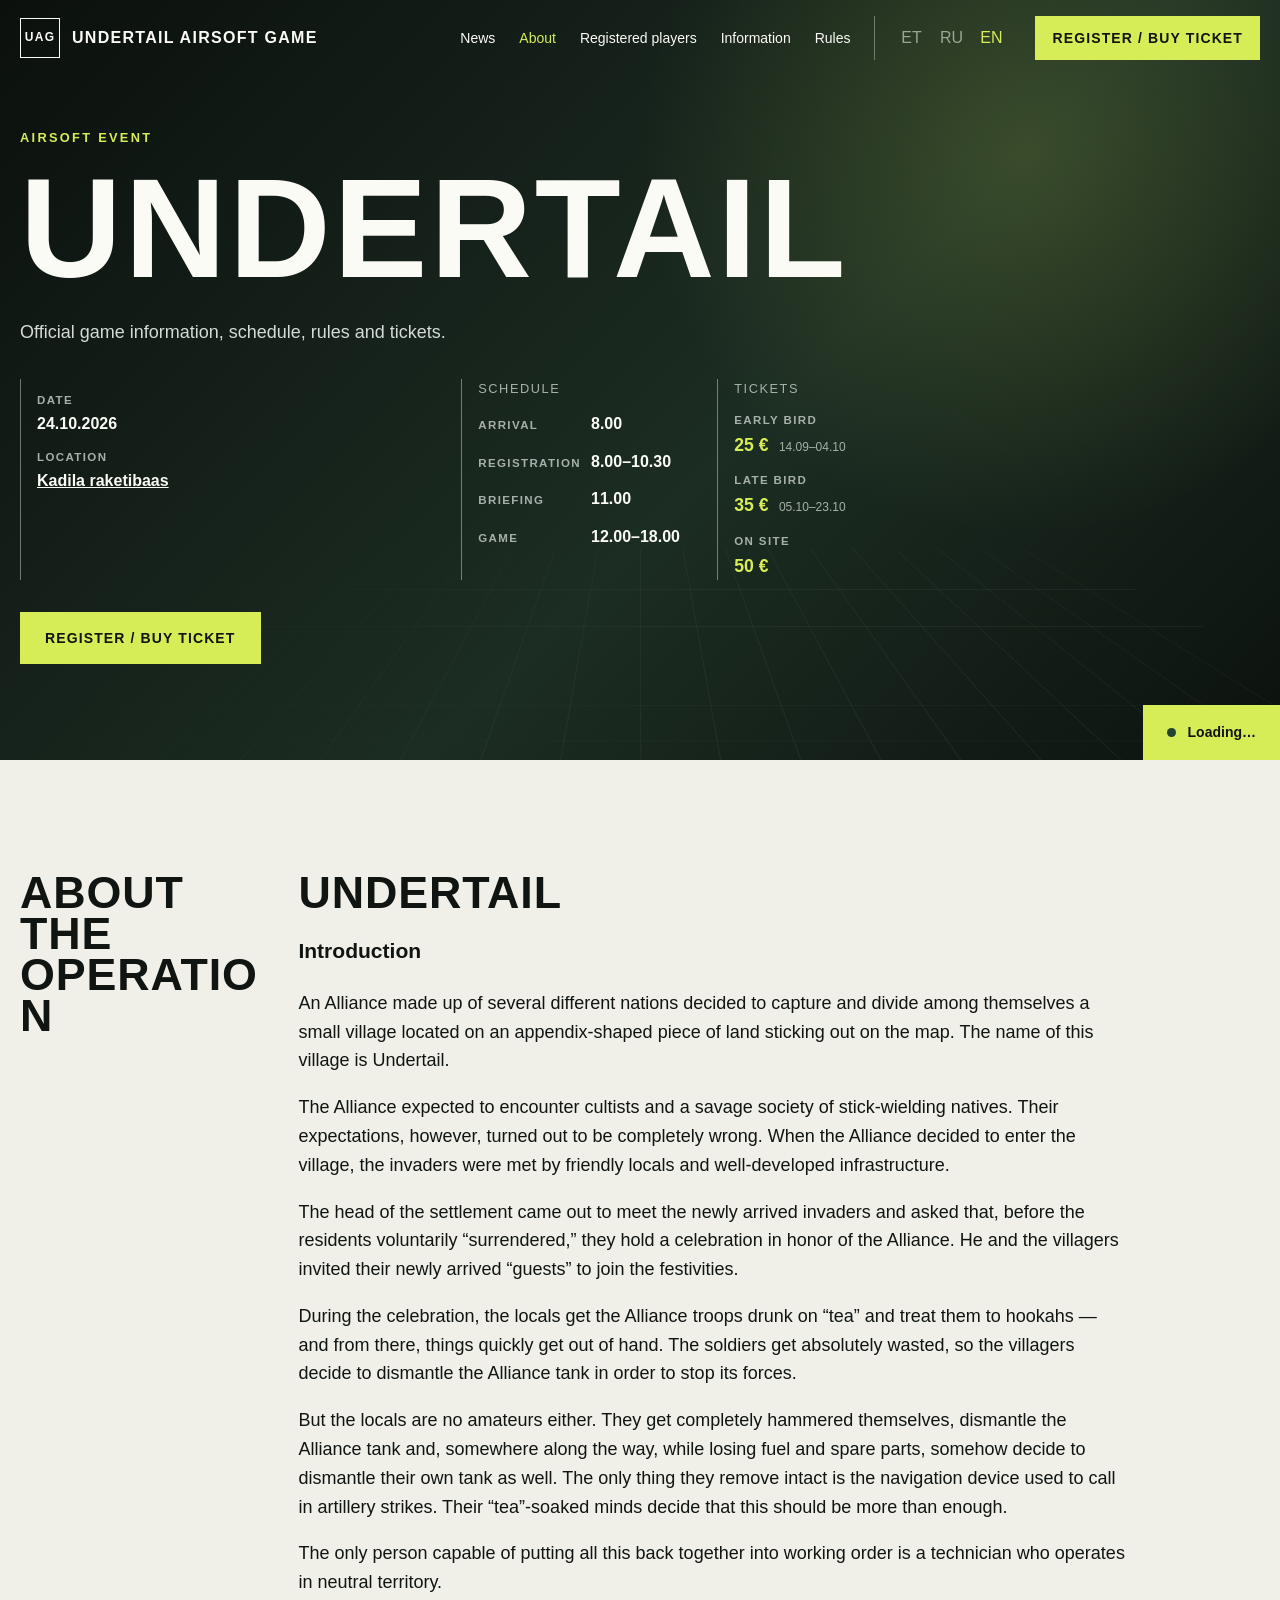
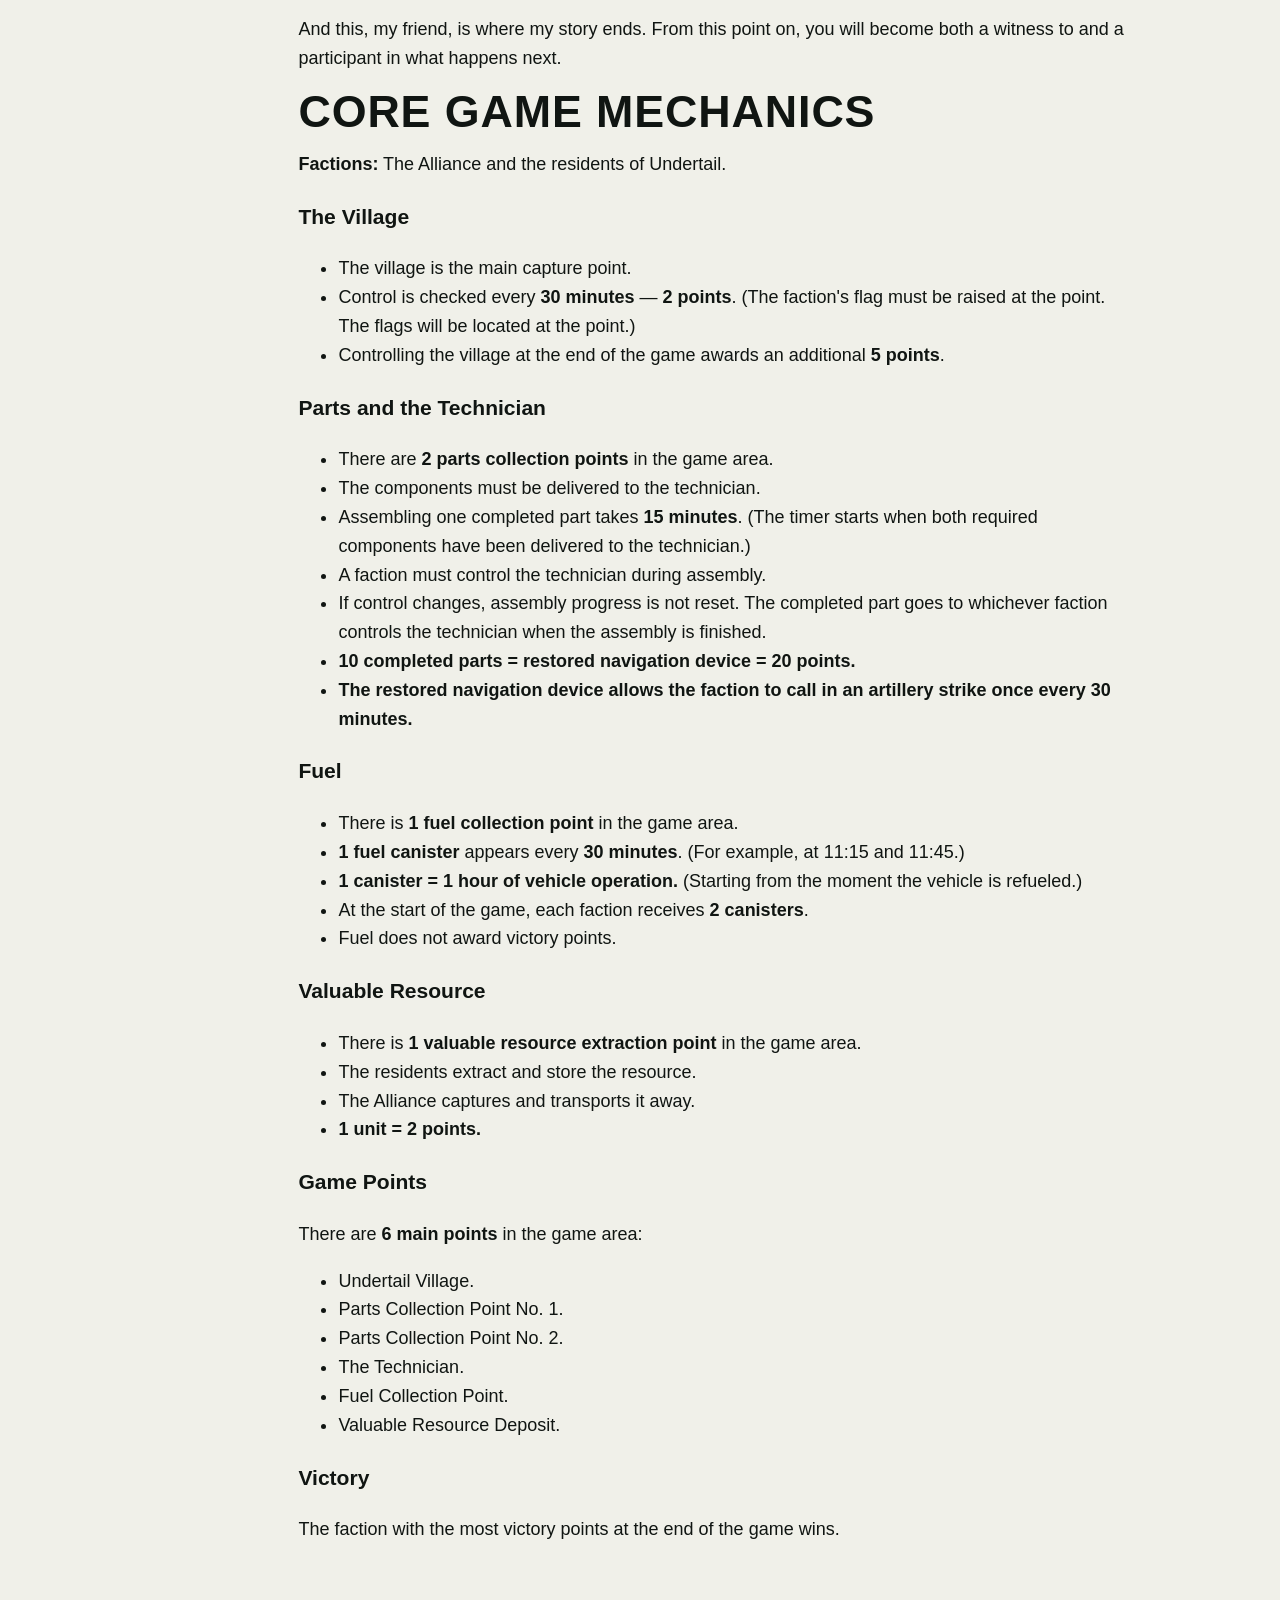
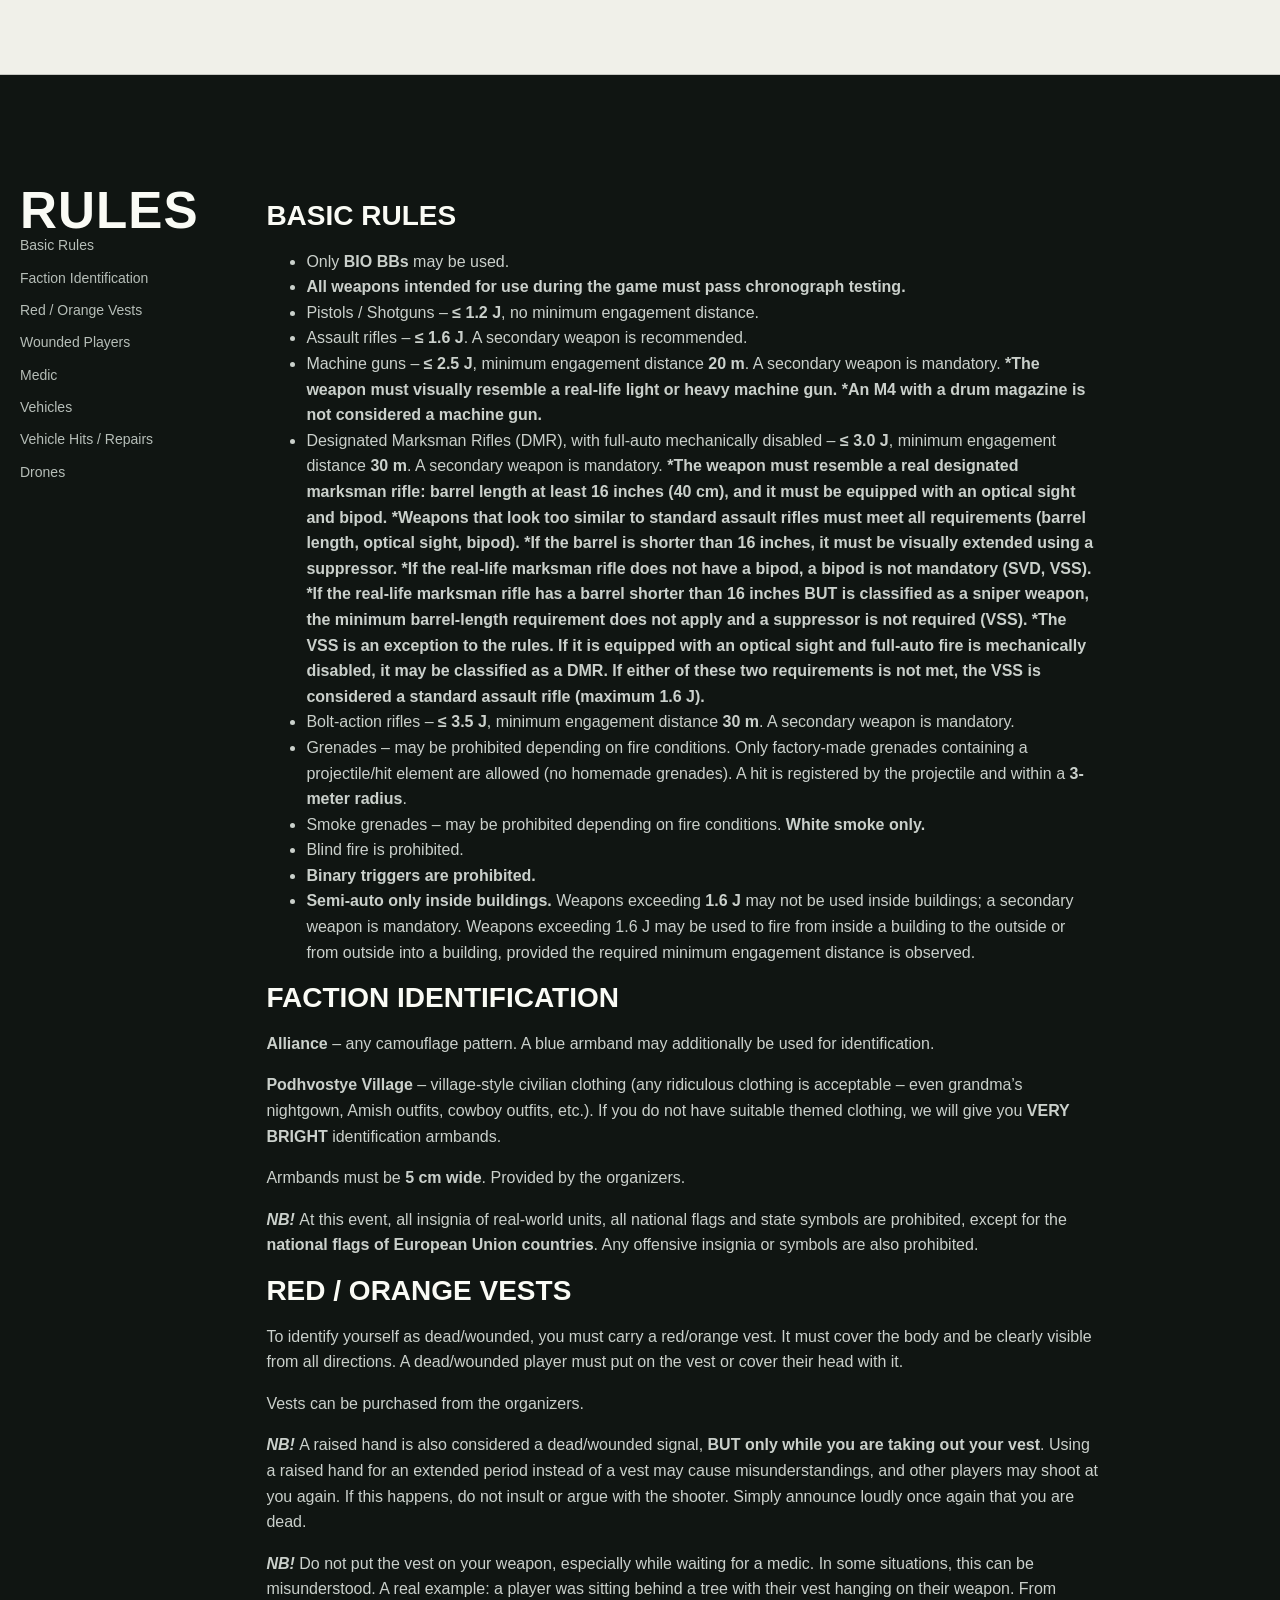
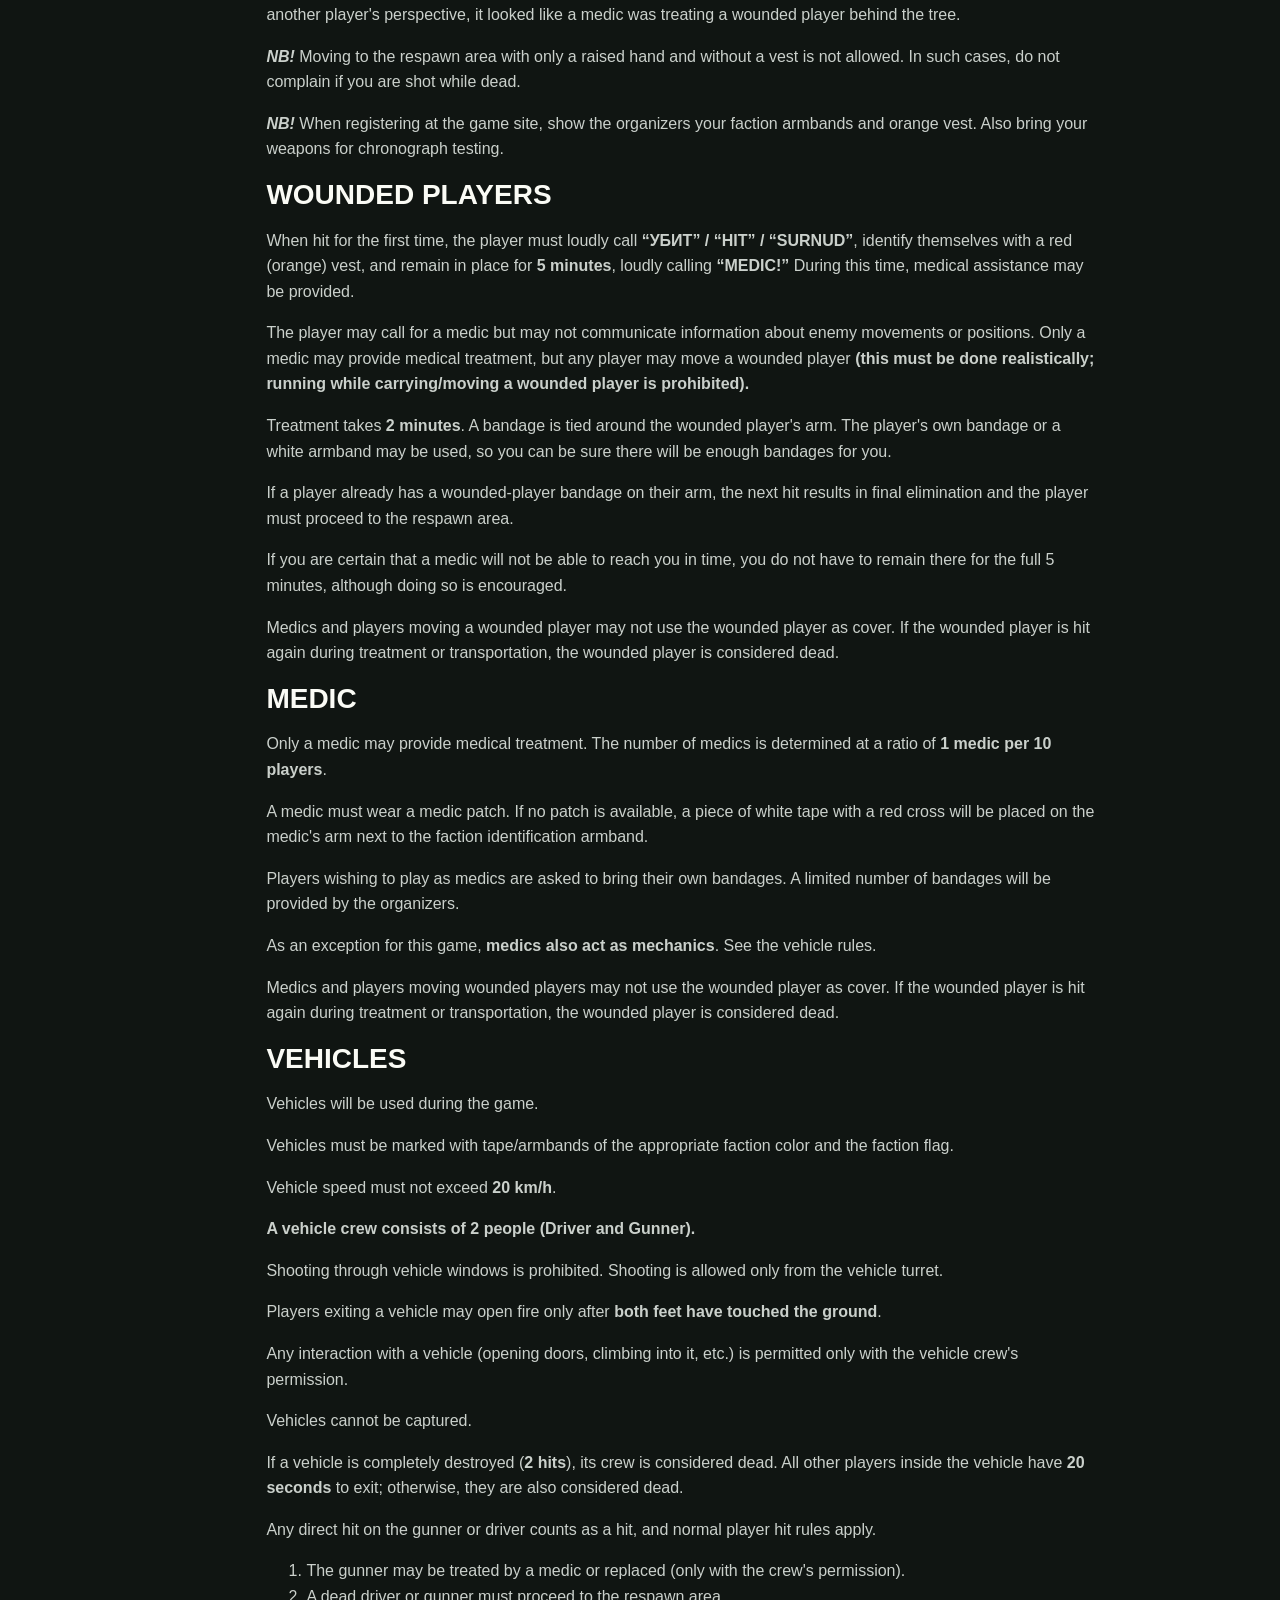
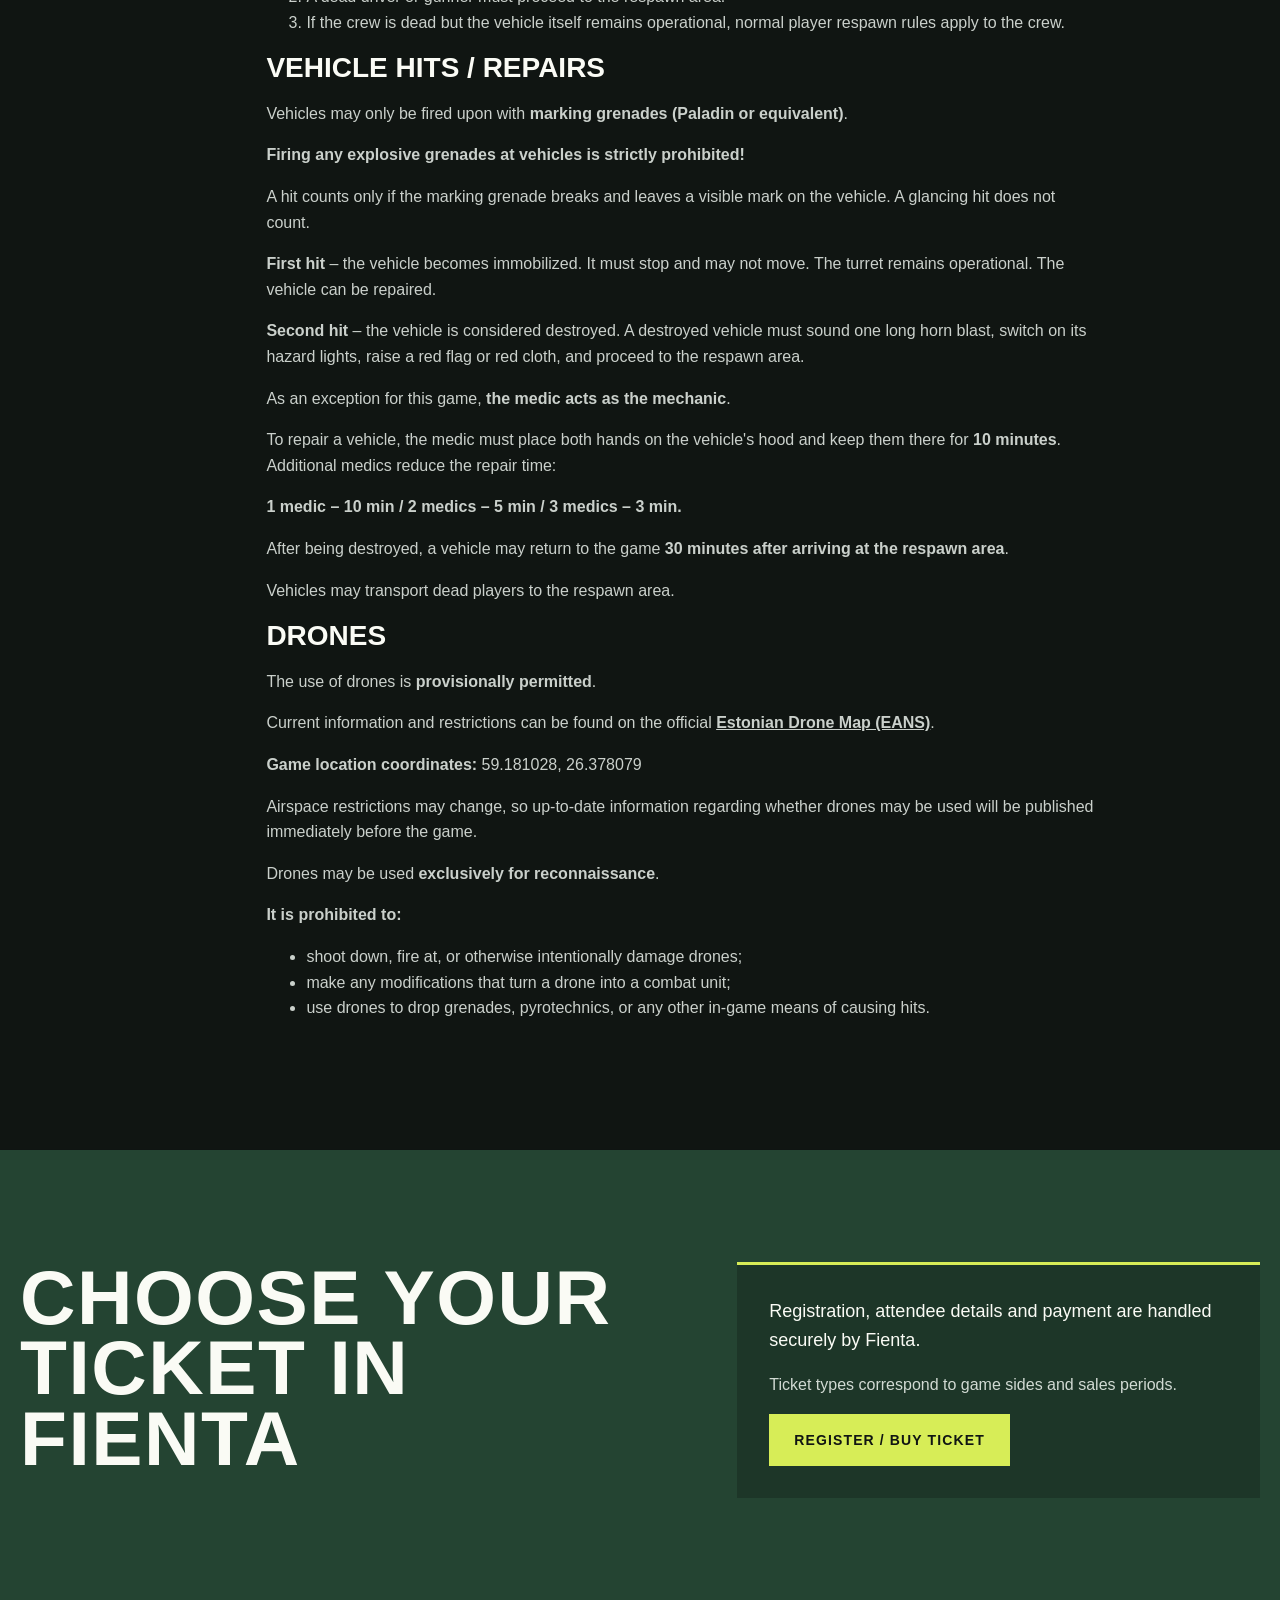
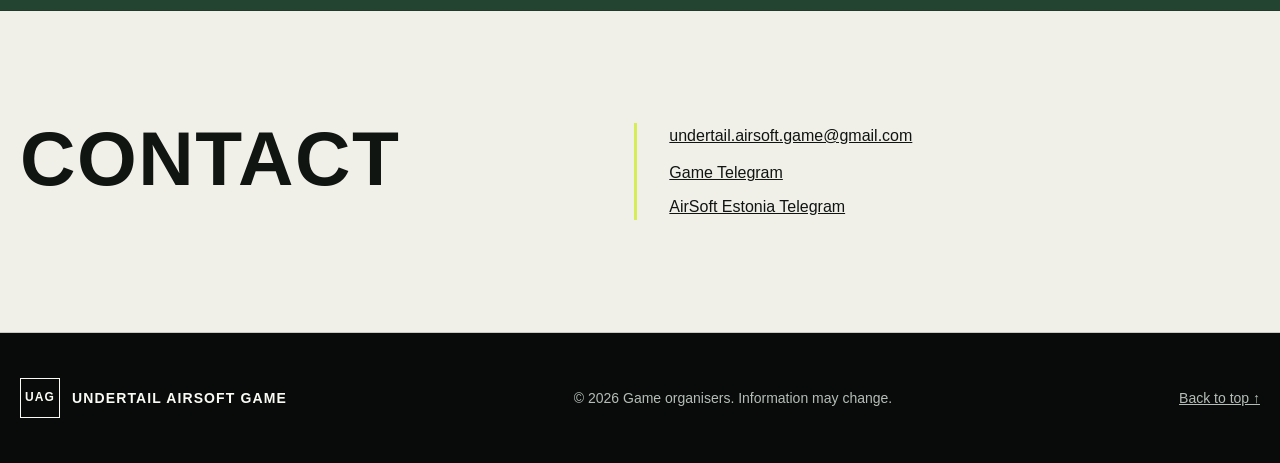
==== index.html @ 927f079e "Add files via upload" ====
<!doctype html>
<html lang="et">
  <head>
    <meta charset="utf-8">
    <meta name="viewport" content="width=device-width, initial-scale=1">
    <meta name="description" content="Airsoft game information, rules, schedule and Fienta ticket registration.">
    <meta property="og:title" content="Undertale">
    <meta property="og:description" content="Official information and registration for the game.">
    <meta property="og:type" content="website">
    <title>Undertale - Airsoft Game</title>
    <link rel="stylesheet" href="assets/css/main.css?v=0.4.0">
    <script>
      window.fientaAvailabilityState = {
        received: false,
        value: null,
      };
      window.fientaSettings = {
        link_selector: 'a[data-fienta-status-source]',
        onTicketsAvailableReady(element, count) {
          window.fientaAvailabilityState = {
            received: true,
            value: count,
          };
          window.dispatchEvent(new CustomEvent('fienta:tickets-available', {
            detail: count,
          }));
        },
      };
    </script>
    <script defer src="https://fienta.com/embed.js"></script>
    <script type="module" src="assets/js/app.js?v=0.4.0"></script>
  </head>
  <body>
    <a class="skip-link" href="#main">Skip to content</a>

    <header class="site-header" data-header>
      <a class="brand" href="#top" aria-label="Undertail Airsoft Game home">
        <span class="brand-mark" aria-hidden="true">UAG</span>
        <span data-i18n="brand">Undertail Airsoft Game</span>
      </a>

      <button class="menu-toggle" type="button" aria-expanded="false" aria-controls="main-navigation" data-menu-toggle>
        <span aria-hidden="true"></span>
        <span aria-hidden="true"></span>
        <span aria-hidden="true"></span>
        <span class="sr-only" data-i18n="menu">Menu</span>
      </button>

      <nav id="main-navigation" class="navigation" aria-label="Main navigation" data-navigation>
        <a href="#news" data-navigation-target="#news" data-news-navigation data-i18n="navNews">News</a>
        <a href="#about" data-navigation-target="#about" data-i18n="navAbout">About</a>
        <a href="#registered" data-navigation-target="#registered" data-registered-navigation data-i18n="navRegistered">Registered players</a>
        <a href="#information" data-navigation-target="#information" data-i18n="navInformation">Information</a>
        <a href="#rules" data-navigation-target="#rules" data-i18n="navRules">Rules</a>
        <div class="language-switcher" aria-label="Language">
          <button type="button" data-language="et">ET</button>
          <button type="button" data-language="ru">RU</button>
          <button type="button" data-language="en">EN</button>
        </div>
        <a class="button button-small fienta-link" href="https://fienta.com/et/proov-68644" target="_blank" rel="noopener noreferrer" data-fienta-link data-i18n="buyTicket">Register / Buy Ticket</a>
      </nav>
    </header>

    <main id="main">
      <section class="hero" id="top">
        <div class="hero-grid" aria-hidden="true"></div>
        <div class="shell hero-content">
          <p class="eyebrow" data-i18n="eventType">Airsoft event</p>
          <h1 data-game="name">GAME NAME</h1>
          <p class="hero-subtitle" data-i18n="heroSubtitle" data-i18n-hide-empty>SABAHÄNNA</p>
          <p class="hero-summary" data-i18n="heroSummary">Official game information, schedule, rules and tickets.</p>
          <dl class="hero-facts" id="information">
            <div class="hero-fact-column hero-event-details">
              <dt class="sr-only" data-i18n="informationLabel">Information</dt>
              <dd>
                <dl class="hero-fact-list">
                  <div>
                    <dt data-i18n="dateLabel">Date</dt>
                    <dd data-game="date">To be announced</dd>
                  </div>
                  <div>
                    <dt data-i18n="locationLabel">Location</dt>
                    <dd><a data-game="location" data-map-link href="https://maps.app.goo.gl/6uLXVncmYRrDBbps5" target="_blank" rel="noopener noreferrer">Kadila raketibaas</a></dd>
                  </div>
                </dl>
              </dd>
            </div>
            <div class="hero-fact-column">
              <dt data-i18n="scheduleLabel">Schedule</dt>
              <dd>
                <dl class="hero-fact-list schedule-list">
                  <div>
                    <dt data-i18n="arrivalTimeLabel">Arrival</dt>
                    <dd data-game-time="arrival">8.00</dd>
                  </div>
                  <div>
                    <dt data-i18n="registrationTimeLabel">Registration</dt>
                    <dd data-game-time="registration">8.00–10.30</dd>
                  </div>
                  <div>
                    <dt data-i18n="briefingTimeLabel">Briefing</dt>
                    <dd data-game-time="briefing">11.00</dd>
                  </div>
                  <div>
                    <dt data-i18n="gameTimeLabel">Game</dt>
                    <dd data-game-time="game">12.00–18.00</dd>
                  </div>
                </dl>
              </dd>
            </div>
            <div class="hero-fact-column">
              <dt data-i18n="ticketWavesLabel">Tickets</dt>
              <dd>
                <dl class="hero-fact-list ticket-wave-list">
                  <div data-ticket-wave="earlyBird">
                    <dt data-i18n="earlyBirdLabel">Early Bird</dt>
                    <dd><strong data-ticket-wave-price>25 €</strong><span data-ticket-wave-dates>14.09–04.10</span></dd>
                  </div>
                  <div data-ticket-wave="lateBird">
                    <dt data-i18n="lateBirdLabel">Late Bird</dt>
                    <dd><strong data-ticket-wave-price>35 €</strong><span data-ticket-wave-dates>05.10–23.10</span></dd>
                  </div>
                  <div data-ticket-wave="onSite">
                    <dt data-i18n="onSiteLabel">On site</dt>
                    <dd><strong data-ticket-wave-price>50 €</strong><span data-ticket-wave-dates></span></dd>
                  </div>
                </dl>
              </dd>
            </div>
          </dl>
          <a class="button fienta-link" href="https://fienta.com/et/proov-68644" target="_blank" rel="noopener noreferrer" data-fienta-link data-i18n="buyTicket">Register / buy ticket</a>
        </div>
        <div class="hero-status">
          <span class="status-dot" aria-hidden="true"></span>
          <span data-ticket-status data-i18n="ticketStatusLoading" aria-busy="true">Loading…</span>
        </div>
      </section>

      <div class="mobile-content-switch shell" data-mobile-content-switch aria-label="Content">
        <button type="button" data-content-mode="news" data-i18n="navNews">News</button>
        <button type="button" data-content-mode="details" data-i18n="navAbout">About</button>
        <button type="button" data-content-mode="registered" data-i18n="navRegistered">Registered players</button>
      </div>

      <section class="section news-section" id="news" data-content-mode-panel="news" hidden>
        <div class="shell split-layout news-layout">
          <div>
            <h2 data-i18n="newsTitle">News</h2>
          </div>
          <div class="prose" data-local-content="news" aria-live="polite">
            <!-- LOCAL_NEWS_ET_START -->
            <h3>22.09.2026 Reeglite muudatused</h3>
            <p>Kallid sõbrad!</p>
            <p>Oleme teinud reeglitesse mõned väikesed täiendused, mis puudutavad <strong>droonide kasutamist</strong>.</p>
            <p>Droonide kasutamine on esialgu lubatud.</p>
            <p>Kehtivat infot ja piiranguid saab vaadata ametlikult <strong>Estonian Drone Map (EANS)</strong> lehelt.</p>
            <p>
            <strong>Mängukoha koordinaadid:</strong> 59.181028, 26.378079</p>
            <p>Õhuruumi kasutamise piirangud võivad muutuda, seetõttu avaldatakse ajakohane info droonide kasutamise võimaluse kohta vahetult enne mängu.</p>
            <p>Droone on lubatud kasutada <strong>ainult luureks</strong>.</p>
            <p>
            <strong>Keelatud on:</strong>
            </p>
            <ul>
            <li>droone alla tulistada, nende pihta tulistada või neid muul viisil tahtlikult kahjustada;</li>
            <li>teha droonidele muudatusi, mis muudavad need lahinguvahendiks;</li>
            <li>kasutada droone granaatide, pürotehnika või muude mängus kasutatavate tabamisvahendite heitmiseks.</li>
            </ul>
            <!-- LOCAL_NEWS_ET_END -->
          </div>
        </div>
      </section>

      <section class="section registered-section" id="registered" data-content-mode-panel="registered" hidden>
        <div class="shell registered-layout">
          <div>
            <h2 data-i18n="registeredTitle">Registered players</h2>
          </div>
          <div data-registered-content aria-live="polite">
            <p class="empty-state" data-i18n="registeredColumnsPending">The public list will appear after its columns are approved.</p>
          </div>
        </div>
      </section>

      <section class="section" id="about" data-content-mode-panel="details">
        <div class="shell split-layout about-layout">
          <div>
            <h2 data-i18n="aboutTitle">About the operation</h2>
          </div>
          <div class="prose" data-remote-content="description" aria-live="polite">
            <!-- LOCAL_DESCRIPTION_ET_START -->
            <h2>
            <strong>Undertail</strong>
            </h2>
            <h3>
            <strong>Sissejuhatus</strong>
            </h3>
            <p>Erinevatest riikidest koosnev Allianss otsustas vallutada ja omavahel ära jagada kaardil pimesoole moodi väljaulatuval alal asuva väikese küla. Selle küla nimi on Sabahänna (Undertail).</p>
            <p>Allianss ootas eest leidvat sektante ja keppidega relvastatud metsikut pärismaalaste ühiskonda. Kuid nende ootused osutusid täiesti ekslikuks: kui Allianss otsustas külasse siseneda, kohtasid vallutajad sõbralikke kohalikke elanikke ja hästi arenenud infrastruktuuri.</p>
            <p>Saabunud vallutajatele tuli vastu asula juht, kes palus enne seda, kui elanikud vabatahtlikult „alla annavad“, korraldada Alliansi auks pidu, kuhu tema ja külaelanikud kutsusid äsja saabunud „külalised“.</p>
            <p>Peol joodavad kohalikud Alliansi väed „teega“ täis ja kostitavad neid vesipiipudega — ning sealt läheb kõik allamäge. Sõjamehed tõmbavad end nii täis kui sead, mistõttu külaelanikud lähevad Alliansi tanki lahti võtma, et selle vägesid peatada.</p>
            <p>Kuid ka kohalikud ei jää maha — nad joovad end samuti täiesti täis, võtavad Alliansi tanki juppideks ning selle käigus, kaotades kütust ja varuosi, võtavad mingil põhjusel lahti ka omaenda tanki. Alles jäetakse ainult navigatsiooniseade, mis võimaldab suunata suurtükiväe tulelööke. „Teest“ läbi imbunud teadvus ütles asjaosalistele, et sellest täiesti piisab.</p>
            <p>Kõik selle uuesti töökorda kokku panna suudab ainult tehnik, kes tegutseb neutraalsel territooriumil.</p>
            <p>Siin lõpeb minu lugu, sõber. Edasiste sündmuste tunnistajaks ja osaliseks saad juba sina.</p>
            <h2>
            <strong>Peamised mängumehaanikad</strong>
            </h2>
            <p>
            <strong>Pooled:</strong> Allianss ja Sabahänna (Undertail) elanikud.</p>
            <h3>
            <strong>Küla</strong>
            </h3>
            <ul>
            <li>Küla on peamine vallutuspunkt.</li>
            <li>Kontrolli kontrollitakse iga <strong>30 minuti</strong> järel — <strong>2 punkti</strong>. (Punktis peab olema üles pandud poole lipp. Lipud asuvad punktis.)</li>
            <li>Küla kontrollimine mängu lõppemise hetkel annab lisaks <strong>5 punkti</strong>.</li>
            </ul>
            <h3>
            <strong>Detailid ja tehnik</strong>
            </h3>
            <ul>
            <li>Mängualal asub <strong>2 detailide hankimise punkti</strong>.</li>
            <li>Komponendid tuleb toimetada tehnikule.</li>
            <li>Ühe valmis detaili kokkupanek võtab <strong>15 minutit</strong>. (Aega hakatakse arvestama hetkest, mil mõlemad detailid on tehnikule toimetatud.)</li>
            <li>Pool peab kokkupaneku ajal tehnikut kontrollima.</li>
            <li>Kontrolli vahetumisel kokkupaneku progress ei nullitu. Detaili saab pool, kes kontrollib tehnikut kokkupaneku lõppemise hetkel.</li>
            <li>
            <strong>10 valmis detaili = taastatud navigatsiooniseade = 20 punkti.</strong>
            </li>
            <li>
            <strong>Taastatud navigatsiooniseade võimaldab tellida suurtükiväe tulelöögi üks kord iga 30 minuti järel.</strong>
            </li>
            </ul>
            <h3>
            <strong>Kütus</strong>
            </h3>
            <ul>
            <li>Mängualal asub <strong>1 kütuse hankimise punkt</strong>.</li>
            <li>Iga <strong>30 minuti</strong> järel ilmub sinna 1 kanister. (Näiteks kell 11:15 ja 11:45.)</li>
            <li>
            <strong>1 kanister = 1 tund sõiduki tööaega.</strong> (Alates tankimise hetkest.)</li>
            <li>Mängu alguses saab kumbki pool <strong>2 kanistrit</strong>.</li>
            <li>Kütus võidupunkte ei anna.</li>
            </ul>
            <h3>
            <strong>Väärtuslik maavara</strong>
            </h3>
            <ul>
            <li>Mängualal asub <strong>1 väärtusliku maavara kaevandamise punkt</strong>.</li>
            <li>Elanikud kaevandavad ja säilitavad maavara.</li>
            <li>Allianss vallutab selle ja veab ära.</li>
            <li>
            <strong>1 ühik = 2 punkti.</strong>
            </li>
            </ul>
            <h3>
            <strong>Mängupunktid</strong>
            </h3>
            <p>Mängualal on kokku <strong>6 peamist punkti</strong>:</p>
            <ul>
            <li>Sabahänna (Undertail) küla.</li>
            <li>Detailide punkt nr 1.</li>
            <li>Detailide punkt nr 2.</li>
            <li>Tehnik.</li>
            <li>Kütusepunkt.</li>
            <li>Väärtusliku maavara leiukoht.</li>
            </ul>
            <h3>
            <strong>Võit</strong>
            </h3>
            <p>Võidab pool, kellel on mängu lõpuks kõige rohkem võidupunkte.</p>
            <!-- LOCAL_DESCRIPTION_ET_END -->
          </div>
        </div>
      </section>

      <section class="section rules-section" id="rules" data-content-mode-panel="details">
        <div class="shell rules-layout">
          <aside>
            <h2 data-i18n="rulesTitle">Rules</h2>
            <nav class="rules-toc" data-rules-toc aria-label="Rules contents"></nav>
          </aside>
          <div class="rules-content" data-remote-content="rules" aria-live="polite">
            <!-- LOCAL_RULES_ET_START -->
            <h3>
            <strong>Põhireeglid</strong>
            </h3>
            <ul>
            <li>Kasutada võib ainult <strong>BIO-kuule</strong>.</li>
            <li>
            <strong>Kõik relvad, mida plaanitakse mängul kasutada, peavad läbima kronograafikontrolli.</strong>
            </li>
            <li>Püstolid / haavlipüssid – <strong>≤ 1,2 J</strong>, minimaalset laskekaugust ei ole.</li>
            <li>Automaadid (ründerelvad) – <strong>≤ 1,6 J</strong>. Sekundaarrelv on soovitatav.</li>
            <li>Kuulipildujad – <strong>≤ 2,5 J</strong>, minimaalne laskekaugus <strong>20 m</strong>. Sekundaarrelv on kohustuslik.<strong>*Relv peab väliselt sarnanema reaalselt eksisteeriva kerge- või raskekuulipildujaga.*M4 trummelsalvega ei ole kuulipilduja.</strong>
            </li>
            <li>Marksman-relvad (DMR), mille automaattuli on mehaaniliselt välja lülitatud – <strong>≤ 3,0 J</strong>, minimaalne laskekaugus <strong>30 m</strong>. Sekundaarrelv on kohustuslik.<strong>*Relv peab välja nägema nagu reaalne marksman-relv: raua pikkus vähemalt 16 tolli (40 cm), paigaldatud peab olema optiline sihik ja harkjalg.*Relvad, mis sarnanevad liiga palju tavaliste ründerelvadega, peavad vastama kõigile nõuetele (raua pikkus, optiline sihik, harkjalg).*Kui raua pikkus on alla 16 tolli, tuleb seda visuaalselt pikendada summuti abil.*Kui reaalsel marksman-relval ei ole harkjalga, ei ole harkjalg kohustuslik (SVD, VSS).*Kui reaalse marksman-relva raua pikkus on alla 16 tolli, KUID seda klassifitseeritakse snaiprirelvana, ei kohaldata minimaalse rauapikkuse nõuet ja summutit ei ole vaja (VSS).*VSS on erand. Kui sellele on paigaldatud optiline sihik ja automaattuli on mehaaniliselt välja lülitatud, võib seda klassifitseerida marksman-relvaks. Kui üks neist kahest tingimusest ei ole täidetud, käsitletakse VSS-i tavalise ründerelvana (≤ 1,6 J).</strong>
            </li>
            <li>Poltlukuga snaiprirelvad – <strong>≤ 3,5 J</strong>, minimaalne laskekaugus <strong>30 m</strong>. Sekundaarrelv on kohustuslik.</li>
            <li>Granaadid – sõltuvalt tuleohust võivad olla keelatud. Lubatud on ainult tehases toodetud granaadid, millel on tabav element (isetehtud granaadid on keelatud). Tabamus loetakse tabava elemendi järgi ning <strong>3 meetri raadiuses</strong>.</li>
            <li>Suits – sõltuvalt tuleohust võib olla keelatud. Lubatud on ainult <strong>valge suits</strong>.</li>
            <li>Pimetuli on keelatud.</li>
            <li>
            <strong>Binaarne päästik on keelatud.</strong>
            </li>
            <li>
            <strong>Hoonetes on lubatud ainult üksiktuli.</strong> Relvi, mille energia ületab <strong>1,6 J</strong>, ei tohi hoonetes kasutada; sekundaarrelv on kohustuslik. Üle 1,6 J relvaga võib tulistada hoonest välja või väljast hoonesse, järgides kohustuslikku minimaalset laskekaugust.</li>
            </ul>
            <h3>
            <strong>Poolte tähistus</strong>
            </h3>
            <p>
            <strong>Allianss</strong> – mis tahes kamuflaaž. Lisaks võib kasutada sinist linti.</p>
            <p>
            <strong>Podhvostje küla</strong> – külastiilis tsiviilriietus (igasugune absurdne riietus – kasvõi vanaema öösärk, amišid, kauboid jne). Kui sobivat temaatilist riietust ei ole, seome teile külge <strong>VÄGA ERKSAD</strong> lindid.</p>
            <p>Lintide laius peab olema <strong>5 cm</strong>. Lindid annavad korraldajad.</p>
            <p>
            <em>
            <strong>NB!</strong>
            </em> Sellel üritusel on keelatud kõik reaalselt eksisteerivate üksuste embleemid, kõik riigilipud ja riiklik sümboolika, välja arvatud <strong>Euroopa Liidu riikide riigilipud</strong>. Samuti on keelatud igasugused solvava sisuga embleemid.</p>
            <h3>
            <strong>Punased/oranžid vestid</strong>
            </h3>
            <p>End surnuks või haavatuks märkimiseks peab mängijal kaasas olema punane/oranž vest, mis katab keha ning on nähtav igast küljest. Surnud/haavatud mängija paneb vesti selga või katab sellega pea.</p>
            <p>Veste saab osta korraldajatelt.</p>
            <p>
            <em>
            <strong>NB!</strong>
            </em> Tõstetud käsi loetakse samuti surnud/haavatud mängija märgiks, <strong>KUID ainult selleks ajaks, kui te vesti välja võtate</strong>. Kui kasutate tõstetud kätt pikemat aega surnuna märkimiseks, võib tekkida arusaamatus ja teie pihta võidakse uuesti tulistada. Sellises olukorras ärge solvake ega sõimake tulistajat – andke lihtsalt uuesti valjult teada, et olete surnud.</p>
            <p>
            <em>
            <strong>NB!</strong>
            </em> Ärge pange vesti relva peale, eriti kui ootate meedikut. Mõnes olukorras võidakse seda valesti mõista. Näide reaalsest olukorrast: mängija istus puu taga ja riputas vesti relvale; teisele mängijale tundus, et meedik ravib puu taga haavatut.</p>
            <p>
            <em>
            <strong>NB!</strong>
            </em> Surnualasse liikumine ainult tõstetud käega ja ilma vestita ei ole lubatud. Sellisel juhul ärge kurtke, kui surnud mängija pihta tulistatakse.</p>
            <p>
            <em>
            <strong>NB!</strong>
            </em> Polügoonil registreerimisel näidake korraldajatele poole tunnuslinte ja oranži vesti. Võtke kaasa ka relvad kronograafikontrolliks.</p>
            <h3>
            <strong>Haavatud</strong>
            </h3>
            <p>Esimese tabamuse korral hüüab mängija valjult <strong>„УБИТ“ / „HIT“ / „SURNUD“</strong>, märgib ennast punase (oranži) vestiga ning jääb <strong>5 minutiks</strong> oma kohale, hüüdes samal ajal valjult <strong>„MEEDIK!“</strong>. Selle aja jooksul võib talle osutada meditsiinilist abi.</p>
            <p>Mängija võib kutsuda meedikut, kuid ei tohi edastada infot vastase liikumise ega positsioonide kohta. Ravi võib osutada ainult meedik, kuid haavatut võivad transportida kõik mängijad <strong>(see peab toimuma realistlikult; haavatuga joosta ei tohi).</strong>
            </p>
            <p>Ravi kestab <strong>2 minutit</strong>. Haavatule seotakse ümber käe side. Kasutada võib mängija isiklikku sidet või valget paela – nii saate olla kindlad, et teie jaoks jätkub sidemeid.</p>
            <p>Kui mängijal on juba haavatusside käel, tähendab järgmine tabamus lõplikku surma ning mängija läheb surnualasse.</p>
            <p>Kui olete kindel, et meedik ei jõua teid aidata, ei pea te 5 minutit ootama, kuigi see on soovitatav.</p>
            <p>Meedikutel ja haavatut transportivatel mängijatel on keelatud kasutada haavatut varjena. Kui ravi või transportimise ajal saab haavatu uuesti tabamuse, loetakse ta surnuks.</p>
            <h3>
            <strong>Meedik</strong>
            </h3>
            <p>Ainult meedik võib osutada meditsiinilist abi. Meedikute arv määratakse suhtega <strong>1 meedik 10 mängija kohta</strong>.</p>
            <p>Meedikul peab olema meediku embleem. Selle puudumisel pannakse meedikule käele, poole tunnuslindi kõrvale, punase ristiga valge teip.</p>
            <p>Mängijatel, kes soovivad mängida meedikuna, palume hoolitseda sidemete olemasolu eest. Teatud koguse sidemeid annavad korraldajad.</p>
            <p>Erandina täidavad meedikud sellel mängul ka <strong>mehaanikute rolli</strong>. Vaata sõidukite reegleid.</p>
            <p>Meedikutel ja haavatut transportivatel mängijatel on keelatud kasutada haavatut varjena. Kui ravi või transportimise ajal saab haavatu uuesti tabamuse, loetakse ta surnuks.</p>
            <h3>
            <strong>Sõidukid</strong>
            </h3>
            <p>Mängul kasutatakse sõidukeid.</p>
            <p>Sõidukid peavad olema tähistatud vastava poole värvi lintide ja poole lipuga.</p>
            <p>Sõiduki kiirus ei tohi ületada <strong>20 km/h</strong>.</p>
            <p>
            <strong>Sõiduki meeskond koosneb 2 inimesest (juht ja laskur).</strong>
            </p>
            <p>Sõiduki akendest tulistamine on keelatud. Tulistada võib ainult sõiduki tornist.</p>
            <p>Sõidukist väljuv mängija võib avada tule alles siis, kui <strong>mõlemad jalad puudutavad maad</strong>.</p>
            <p>Igasugune sõidukiga suhtlemine (uste avamine, sõidukisse ronimine jne) toimub ainult sõiduki meeskonna loal.</p>
            <p>Sõidukite hõivamist ei ole ette nähtud.</p>
            <p>Kui sõiduk hävitatakse täielikult (<strong>2 tabamust</strong>), loetakse selle meeskond surnuks. Kõigil teistel sõidukis olevatel mängijatel on <strong>20 sekundit</strong> sõidukist väljumiseks, vastasel juhul loetakse ka nemad surnuks.</p>
            <p>Iga otsene tabamus laskuri või juhi pihta loetakse tabamuseks ning mängija on haavatud/surnud vastavalt tavaliste mängijate reeglitele.</p>
            <ol>
            <li>Laskurit võib ravida meedik või teda võib asendada (ainult sõiduki meeskonna loal).</li>
            <li>Surnud juht ja laskur peavad minema surnualasse.</li>
            <li>Kui meeskond on surnud, kuid sõiduk ise on terve, kehtivad meeskonnale samad taassünnireeglid nagu tavalistele mängijatele.</li>
            </ol>
            <h3>
            <strong>Sõiduki tabamine / remont</strong>
            </h3>
            <p>Sõidukite pihta on lubatud tulistada ainult <strong>märgistusgranaatidega (Paladin või analoogid)</strong>.</p>
            <p>
            <strong>Sõidukite pihta tulistamine mis tahes plahvatavate granaatidega on keelatud!</strong>
            </p>
            <p>Tabamus loetakse kehtivaks ainult juhul, kui märgistusgranaat puruneb ja jätab sõidukile nähtava jälje. Riivamisi tabamus ei lähe arvesse.</p>
            <p>
            <strong>Esimene tabamus</strong> – sõiduk kaotab liikumisvõime, peab peatuma ega tohi edasi sõita. Torn jääb töökorda. Sõidukit saab remontida.</p>
            <p>
            <strong>Teine tabamus</strong> – sõiduk loetakse hävitatuks. Hävitatud sõiduk annab pika helisignaali, lülitab sisse ohutuled, tõstab punase lipu või riidetüki ning sõidab surnualasse.</p>
            <p>Erandina täidab sellel mängul mehaaniku rolli <strong>meedik</strong>.</p>
            <p>Sõiduki remontimiseks peab meedik asetama käed sõiduki kapotile ja hoidma neid seal <strong>10 minutit</strong>. Meedikute arvu suurendamine kiirendab remonti:</p>
            <p>
            <strong>1 meedik – 10 min / 2 meedikut – 5 min / 3 meedikut – 3 min.</strong>
            </p>
            <p>Pärast hävitamist võib sõiduk mängu tagasi tulla <strong>30 minutit pärast surnualasse jõudmist</strong>.</p>
            <p>Sõidukid võivad transportida surnud mängijaid surnualasse.</p>
            <h3>
            <strong>Droonid</strong>
            </h3>
            <p>Droonide kasutamine on esialgu lubatud.</p>
            <p>Kehtivat infot ja piiranguid saab vaadata ametlikult <strong>Estonian Drone Map (EANS)</strong> lehelt.</p>
            <p>
            <strong>Mängukoha koordinaadid:</strong> 59.181028, 26.378079</p>
            <p>Õhuruumi kasutamise piirangud võivad muutuda, seetõttu avaldatakse ajakohane info droonide kasutamise võimaluse kohta vahetult enne mängu.</p>
            <p>Droone on lubatud kasutada <strong>ainult luureks</strong>.</p>
            <p>
            <strong>Keelatud on:</strong>
            </p>
            <ul>
            <li>droone alla tulistada, nende pihta tulistada või neid muul viisil tahtlikult kahjustada;</li>
            <li>teha droonidele muudatusi, mis muudavad need lahinguvahendiks;</li>
            <li>kasutada droone granaatide, pürotehnika või muude mängus kasutatavate tabamisvahendite heitmiseks.</li>
            </ul>
            <!-- LOCAL_RULES_ET_END -->
          </div>
        </div>
      </section>

      <section class="section registration-section" id="registration">
        <div class="shell registration-layout">
          <div><h2 data-i18n="registrationTitle">Choose your ticket in Fienta</h2></div>
          <div class="registration-card">
            <p data-i18n="registrationText">Registration, attendee details and payment are handled securely by Fienta.</p>
            <p class="registration-note" data-i18n="registrationNote">Ticket types can represent different game sides and sales periods.</p>
            <a class="button fienta-link" href="https://fienta.com/et/proov-68644" target="_blank" rel="noopener noreferrer" data-fienta-link data-i18n="buyTicket">Register / buy ticket</a>
            <p class="configuration-warning" data-fienta-warning data-i18n="fientaNotConfigured">Add the real Fienta event URL in config.js before publishing.</p>
            <noscript><p>JavaScript is disabled. Open the event directly on Fienta after the organiser configures the event link.</p></noscript>
          </div>
        </div>
      </section>

      <section class="section" id="contacts">
        <div class="shell split-layout">
          <div><h2 data-i18n="contactsTitle">Contact</h2></div>
          <div class="contact-card">
            <a data-contact-email hidden></a>
            <div class="contact-links">
              <a href="https://t.me/c/2189111370/4295" target="_blank" rel="noopener noreferrer" data-i18n="gameTelegram">Game Telegram</a>
              <a href="https://t.me/AirSoftEstonia/34073" target="_blank" rel="noopener noreferrer" data-i18n="airsoftEstoniaTelegram">AirSoft Estonia Telegram</a>
            </div>
          </div>
        </div>
      </section>
    </main>

    <footer class="site-footer">
      <div class="shell footer-layout">
        <a class="brand" href="#top"><span class="brand-mark" aria-hidden="true">UAG</span><span data-i18n="brand">Undertail Airsoft Game</span></a>
        <p>© <span data-year></span> <span data-i18n="footerText">Game organisers. Information may change.</span></p>
        <a href="#top" data-i18n="backToTop">Back to top ↑</a>
      </div>
    </footer>

    <a href="https://fienta.com/et/proov-68644" hidden tabindex="-1" aria-hidden="true" data-fienta-status-source></a>
  </body>
</html>
---- assets/css/main.css ----
:root {
  --ink: #101512;
  --ink-soft: #1a211d;
  --paper: #f0f0e9;
  --paper-dark: #dbddd3;
  --forest: #244432;
  --signal: #d7ed57;
  --muted: #69716c;
  --white: #fafbf5;
  --line: rgba(16, 21, 18, 0.18);
  --content-width: 90rem;
}

* {
  box-sizing: border-box;
}

html {
  scroll-behavior: smooth;
}

body {
  margin: 0;
  background: var(--paper);
  color: var(--ink);
  font-family: Inter, Arial, Helvetica, sans-serif;
  font-size: 1rem;
  line-height: 1.6;
}

body.menu-open {
  overflow: hidden;
}

a {
  color: inherit;
}

button {
  font: inherit;
}

.shell {
  width: min(calc(100% - 2.5rem), var(--content-width));
  margin-inline: auto;
}

.sr-only {
  position: absolute;
  width: 1px;
  height: 1px;
  padding: 0;
  margin: -1px;
  overflow: hidden;
  clip: rect(0, 0, 0, 0);
  white-space: nowrap;
  border: 0;
}

.skip-link {
  position: fixed;
  top: 0.5rem;
  left: 0.5rem;
  z-index: 100;
  padding: 0.75rem 1rem;
  background: var(--signal);
  color: var(--ink);
  transform: translateY(-150%);
}

.skip-link:focus {
  transform: none;
}

:focus-visible {
  outline: 3px solid var(--signal);
  outline-offset: 3px;
}

.site-header {
  position: fixed;
  inset: 0 0 auto;
  z-index: 50;
  min-height: 4.75rem;
  display: flex;
  align-items: center;
  justify-content: space-between;
  padding-inline: max(1.25rem, calc((100vw - var(--content-width)) / 2));
  color: var(--white);
  transition: background 180ms ease;
}

.site-header.scrolled {
  background: rgba(16, 21, 18, 0.95);
  backdrop-filter: blur(0.75rem);
}

.brand {
  display: inline-flex;
  align-items: center;
  gap: 0.75rem;
  color: inherit;
  font-weight: 800;
  letter-spacing: 0.08em;
  text-decoration: none;
  text-transform: uppercase;
}

.brand-mark {
  width: 2.5rem;
  height: 2.5rem;
  display: grid;
  place-items: center;
  border: 1px solid currentColor;
  font-size: 0.75rem;
}

.navigation {
  display: flex;
  align-items: center;
  gap: 1.5rem;
}

.navigation > a:not(.button) {
  font-size: 0.875rem;
  text-decoration: none;
}

.navigation > a[aria-current="page"]:not(.button) {
  color: var(--signal);
}

.mobile-content-switch {
  display: none;
}

.language-switcher {
  display: flex;
  padding-left: 1rem;
  border-left: 1px solid rgba(255, 255, 255, 0.35);
}

.language-switcher button {
  min-width: 2.5rem;
  min-height: 2.75rem;
  border: 0;
  background: transparent;
  color: inherit;
  cursor: pointer;
  opacity: 0.55;
}

.language-switcher button.active {
  color: var(--signal);
  opacity: 1;
}

.menu-toggle {
  display: none;
  padding: 0.625rem;
  border: 0;
  background: transparent;
  color: var(--white);
}

.menu-toggle span:not(.sr-only) {
  width: 1.5rem;
  height: 2px;
  display: block;
  margin: 0.3rem 0;
  background: currentColor;
}

.button {
  min-height: 3.25rem;
  display: inline-flex;
  align-items: center;
  justify-content: center;
  padding: 0.75rem 1.5rem;
  border: 1px solid var(--signal);
  background: var(--signal);
  color: var(--ink);
  cursor: pointer;
  font-size: 0.875rem;
  font-weight: 800;
  letter-spacing: 0.08em;
  text-align: center;
  text-decoration: none;
  text-transform: uppercase;
}

.button:hover {
  background: #e4f67b;
}

.button-small {
  min-height: 2.75rem;
  padding: 0.5rem 1rem;
}

.button[aria-disabled="true"] {
  cursor: not-allowed;
  opacity: 0.55;
}

.hero {
  position: relative;
  min-height: 46rem;
  display: flex;
  align-items: center;
  overflow: hidden;
  background:
    radial-gradient(circle at 80% 20%, rgba(215, 237, 87, 0.16), transparent 24rem),
    linear-gradient(135deg, #0b100d 0%, #1c2d23 58%, #0c120e 100%);
  color: var(--white);
}

.hero-grid {
  position: absolute;
  inset: 0;
  background-image:
    linear-gradient(rgba(255, 255, 255, 0.055) 1px, transparent 1px),
    linear-gradient(90deg, rgba(255, 255, 255, 0.055) 1px, transparent 1px);
  background-size: 4rem 4rem;
  mask-image: linear-gradient(90deg, transparent 5%, black 70%);
  transform: perspective(45rem) rotateX(58deg) translateY(12rem) scale(1.25);
  transform-origin: center bottom;
}

.hero-content {
  position: relative;
  padding-block: 8rem 6rem;
}

.eyebrow {
  margin: 0 0 1rem;
  color: var(--forest);
  font-size: 0.8rem;
  font-weight: 800;
  letter-spacing: 0.18em;
  text-transform: uppercase;
}

.eyebrow {
  color: var(--signal);
}

h1,
h2 {
  margin: 0;
  font-family: Impact, "Arial Narrow", sans-serif;
  font-weight: 700;
  letter-spacing: 0.02em;
  line-height: 0.92;
  overflow-wrap: anywhere;
  text-transform: uppercase;
}

h1 {
  max-width: 58rem;
  font-size: clamp(4rem, 11vw, 9rem);
}

.hero-subtitle {
  margin: 0.65rem 0 0;
  color: #e58a32;
  font-size: clamp(1.05rem, 2vw, 1.65rem);
  font-weight: 800;
  letter-spacing: 0.18em;
  line-height: 1.15;
  overflow-wrap: anywhere;
  text-transform: uppercase;
}

.hero-subtitle[hidden] {
  display: none;
}

h2 {
  max-width: 47rem;
  font-size: clamp(2.75rem, 6vw, 5rem);
}

.hero-summary {
  max-width: 36rem;
  margin-block: 1.5rem 2rem;
  color: #d4dbd6;
  font-size: 1.125rem;
}

.hero-facts {
  display: grid;
  grid-template-columns: minmax(13rem, 0.9fr) minmax(14rem, max-content) minmax(18rem, 1fr);
  gap: 1.5rem 2rem;
  max-width: 72rem;
  margin-block: 2rem;
  scroll-margin-top: 6rem;
}

.hero-facts > div {
  min-width: 0;
  overflow-wrap: anywhere;
  padding-left: 1rem;
  border-left: 1px solid rgba(255, 255, 255, 0.4);
}

.hero-facts dt {
  color: #a7b0aa;
  font-size: 0.8rem;
  letter-spacing: 0.12em;
  text-transform: uppercase;
}

.hero-facts dd {
  margin: 0.25rem 0 0;
  font-weight: 700;
}

.hero-fact-column > dd {
  margin-top: 0.75rem;
}

.hero-fact-list {
  display: grid;
  gap: 0.75rem;
  margin: 0;
}

.hero-fact-list > div {
  min-width: 0;
}

.hero-fact-list dt {
  font-size: 0.72rem;
}

.hero-fact-list dd {
  margin-top: 0.1rem;
}

.schedule-list {
  grid-template-columns: max-content max-content;
  column-gap: 0.625rem;
  row-gap: 0.75rem;
  align-items: baseline;
}

.schedule-list > div {
  display: contents;
}

.schedule-list dd {
  margin-top: 0;
  text-align: left;
  white-space: nowrap;
}

.ticket-wave-list dd {
  display: flex;
  flex-wrap: wrap;
  align-items: baseline;
  gap: 0.1rem 0.65rem;
}

.ticket-wave-list strong {
  color: var(--signal);
  font-size: 1.1rem;
}

.ticket-wave-list span {
  color: #a7b0aa;
  font-size: 0.75rem;
  font-weight: 400;
}

.hero-status {
  position: absolute;
  right: 0;
  bottom: 0;
  display: flex;
  align-items: center;
  gap: 0.75rem;
  padding: 1rem 1.5rem;
  background: var(--signal);
  color: var(--ink);
  font-size: 0.875rem;
  font-weight: 700;
}

.status-dot {
  width: 0.55rem;
  height: 0.55rem;
  border-radius: 50%;
  background: var(--forest);
}

.section {
  padding-block: 7rem;
  border-bottom: 1px solid var(--line);
  scroll-margin-top: 5rem;
}

.section[hidden] {
  display: none;
}

.split-layout {
  display: grid;
  grid-template-columns: minmax(0, 0.9fr) minmax(0, 1.1fr);
  gap: 8vw;
}

.split-layout > *,
.registration-layout > * {
  min-width: 0;
}

.split-layout h2,
.registration-layout h2 {
  overflow-wrap: anywhere;
}

.about-layout {
  grid-template-columns: minmax(12rem, 15rem) minmax(0, 1fr);
  gap: clamp(1.5rem, 3vw, 2.5rem);
}

.news-layout {
  grid-template-columns: minmax(12rem, 15rem) minmax(0, 1fr);
  gap: clamp(1.5rem, 3vw, 2.5rem);
}

.news-layout > * {
  min-width: 0;
}

.news-layout h2 {
  font-size: clamp(2.5rem, 3.5vw, 3.25rem);
  overflow-wrap: anywhere;
}

.registered-layout {
  display: grid;
  grid-template-columns: minmax(12rem, 15rem) minmax(0, 1fr);
  gap: clamp(1.5rem, 3vw, 2.5rem);
}

.registered-layout > * {
  min-width: 0;
}

.registered-layout h2 {
  max-width: 100%;
  font-size: clamp(2.5rem, 3.5vw, 3.25rem);
}

.registered-table-wrapper {
  max-width: 100%;
  overflow-x: auto;
}

.registered-table {
  width: 100%;
  border-collapse: collapse;
  background: var(--white);
}

.registered-table th,
.registered-table td {
  padding: 0.75rem 1rem;
  border: 1px solid var(--line);
  text-align: left;
  vertical-align: top;
}

.registered-table th {
  background: var(--paper-dark);
  font-size: 0.8rem;
  letter-spacing: 0.08em;
  text-transform: uppercase;
}

.about-layout > * {
  min-width: 0;
}

.about-layout h2 {
  max-width: 100%;
  font-size: clamp(2.5rem, 3.5vw, 3.25rem);
  hyphens: auto;
}

.prose {
  width: 100%;
  max-width: 52rem;
  overflow-wrap: anywhere;
  font-size: 1.125rem;
}

.remote-content-message {
  margin: 0;
}

.remote-content-notice {
  margin: 1.25rem 0 0;
  font-size: 0.8rem;
  opacity: 0.72;
}

.information-section {
  background: var(--paper-dark);
}

.information-grid {
  display: grid;
  grid-template-columns: repeat(4, minmax(0, 1fr));
  margin-top: 3.5rem;
  border-top: 1px solid var(--line);
  border-left: 1px solid var(--line);
}

.information-grid article {
  min-height: 14rem;
  padding: 1.5rem;
  border-right: 1px solid var(--line);
  border-bottom: 1px solid var(--line);
}

.information-grid article > span,
.rules-content article > span {
  color: var(--muted);
  font-size: 0.8rem;
}

.information-grid h3 {
  margin: 3.5rem 0 0.5rem;
  font-size: 0.875rem;
  letter-spacing: 0.1em;
  text-transform: uppercase;
}

.information-grid p {
  margin: 0;
  font-size: 1.25rem;
  font-weight: 700;
}

.empty-state,
.error-state {
  padding: 2rem;
  border: 1px dashed var(--line);
  color: var(--muted);
}

.rules-section {
  background: var(--ink);
  color: var(--white);
}

.rules-layout {
  display: grid;
  grid-template-columns: minmax(10rem, 13rem) minmax(0, 1fr);
  gap: clamp(1.5rem, 3vw, 2.5rem);
}

.rules-layout > * {
  min-width: 0;
}

.rules-layout aside {
  position: sticky;
  top: 7rem;
  min-width: 0;
  align-self: start;
}

.rules-layout aside h2 {
  max-width: 100%;
  font-size: clamp(2.75rem, 4vw, 3.25rem);
  hyphens: auto;
}

.rules-toc {
  display: grid;
  gap: 0.625rem;
}

.rules-toc a {
  color: #b6beb8;
  font-size: 0.875rem;
  text-decoration: none;
  overflow-wrap: anywhere;
}

.rules-content {
  width: 100%;
  min-width: 0;
  max-width: 52rem;
  overflow-wrap: anywhere;
}

.rules-content a {
  max-width: 100%;
  overflow-wrap: anywhere;
  word-break: break-word;
}

.rules-content article,
.rules-content > section {
  padding-block: 2.5rem;
  border-top: 1px solid rgba(255, 255, 255, 0.18);
}

.rules-content h2,
.rules-content h3 {
  margin: 0.75rem 0;
  font-family: inherit;
  font-size: 1.75rem;
  line-height: 1.2;
  text-transform: uppercase;
}

.rules-content p,
.rules-content li {
  color: #cad0cb;
}

.registration-section {
  background: var(--forest);
  color: var(--white);
}

.registration-layout {
  display: grid;
  grid-template-columns: minmax(0, 1fr) minmax(20rem, 0.85fr);
  gap: 8vw;
}

.registration-card {
  padding: 2rem;
  background: rgba(0, 0, 0, 0.2);
  border-top: 3px solid var(--signal);
}

.registration-card > :first-child {
  margin-top: 0;
  font-size: 1.125rem;
}

.registration-note,
.configuration-warning {
  color: #d1dad3;
}

.configuration-warning {
  margin-bottom: 0;
  font-size: 0.875rem;
}

.contact-card {
  padding-left: 2rem;
  border-left: 3px solid var(--signal);
}

.site-footer {
  padding-block: 2.5rem;
  background: #080b09;
  color: #b6bdb8;
}

.footer-layout {
  display: flex;
  align-items: center;
  justify-content: space-between;
  gap: 2rem;
}

.site-footer p,
.site-footer a {
  font-size: 0.875rem;
}

.site-footer .brand {
  color: var(--white);
}

.contact-links {
  display: grid;
  gap: 0.5rem;
  margin-top: 0.75rem;
}

.contact-links a {
  width: fit-content;
}

@media (max-width: 68.75rem) {
  .about-layout,
  .rules-layout {
    grid-template-columns: 1fr;
  }

  .rules-layout aside {
    position: static;
  }
}

@media (max-width: 56.25rem) {
  .site-header {
    min-height: 4.125rem;
  }

  body.menu-open .site-header {
    background: var(--ink);
    backdrop-filter: none;
  }

  .menu-toggle {
    display: block;
  }

  .navigation {
    position: fixed;
    inset: 4.125rem 0 0;
    display: none;
    flex-direction: column;
    align-items: stretch;
    padding: 2rem 1.5rem;
    background: var(--ink);
  }

  .navigation.open {
    display: flex;
  }

  .mobile-content-switch {
    display: grid;
    grid-template-columns: repeat(3, minmax(0, 1fr));
    gap: 0.5rem;
    padding-block: 1.25rem;
  }

  .mobile-content-switch button {
    min-width: 0;
    padding: 0.75rem 0.5rem;
    border: 1px solid var(--line);
    background: transparent;
    color: var(--ink);
    cursor: pointer;
    font-size: 0.8rem;
    font-weight: 700;
    overflow-wrap: anywhere;
  }

  .mobile-content-switch button[aria-pressed="true"] {
    border-color: var(--forest);
    background: var(--forest);
    color: var(--signal);
  }

  .navigation > a:not(.button) {
    padding-block: 0.375rem;
    font-size: 1.25rem;
  }

  .language-switcher {
    padding: 0.75rem 0;
    border-left: 0;
  }

  .split-layout,
  .rules-layout,
  .registration-layout,
  .registered-layout {
    grid-template-columns: 1fr;
  }

  .rules-layout aside {
    position: static;
  }

  .rules-toc {
    display: none;
  }

  .hero-facts {
    grid-template-columns: repeat(2, minmax(0, 1fr));
  }

  .section {
    padding-block: 5rem;
  }
}

@media (max-width: 37.5rem) {
  .shell {
    width: min(calc(100% - 1.875rem), var(--content-width));
  }

  .hero {
    min-height: 44rem;
  }

  .hero-facts {
    grid-template-columns: 1fr;
    gap: 1rem;
  }

  h1 {
    font-size: clamp(2.5rem, 10vw, 4rem);
    overflow-wrap: anywhere;
  }

  .hero-status {
    right: auto;
    left: 0;
    max-width: 100%;
  }

  .mobile-content-switch {
    width: 100%;
    padding-inline: 0.9375rem;
  }

  .information-grid {
    grid-template-columns: 1fr;
  }

  .information-grid article {
    min-height: 10rem;
  }

  .footer-layout {
    align-items: flex-start;
    flex-direction: column;
  }
}
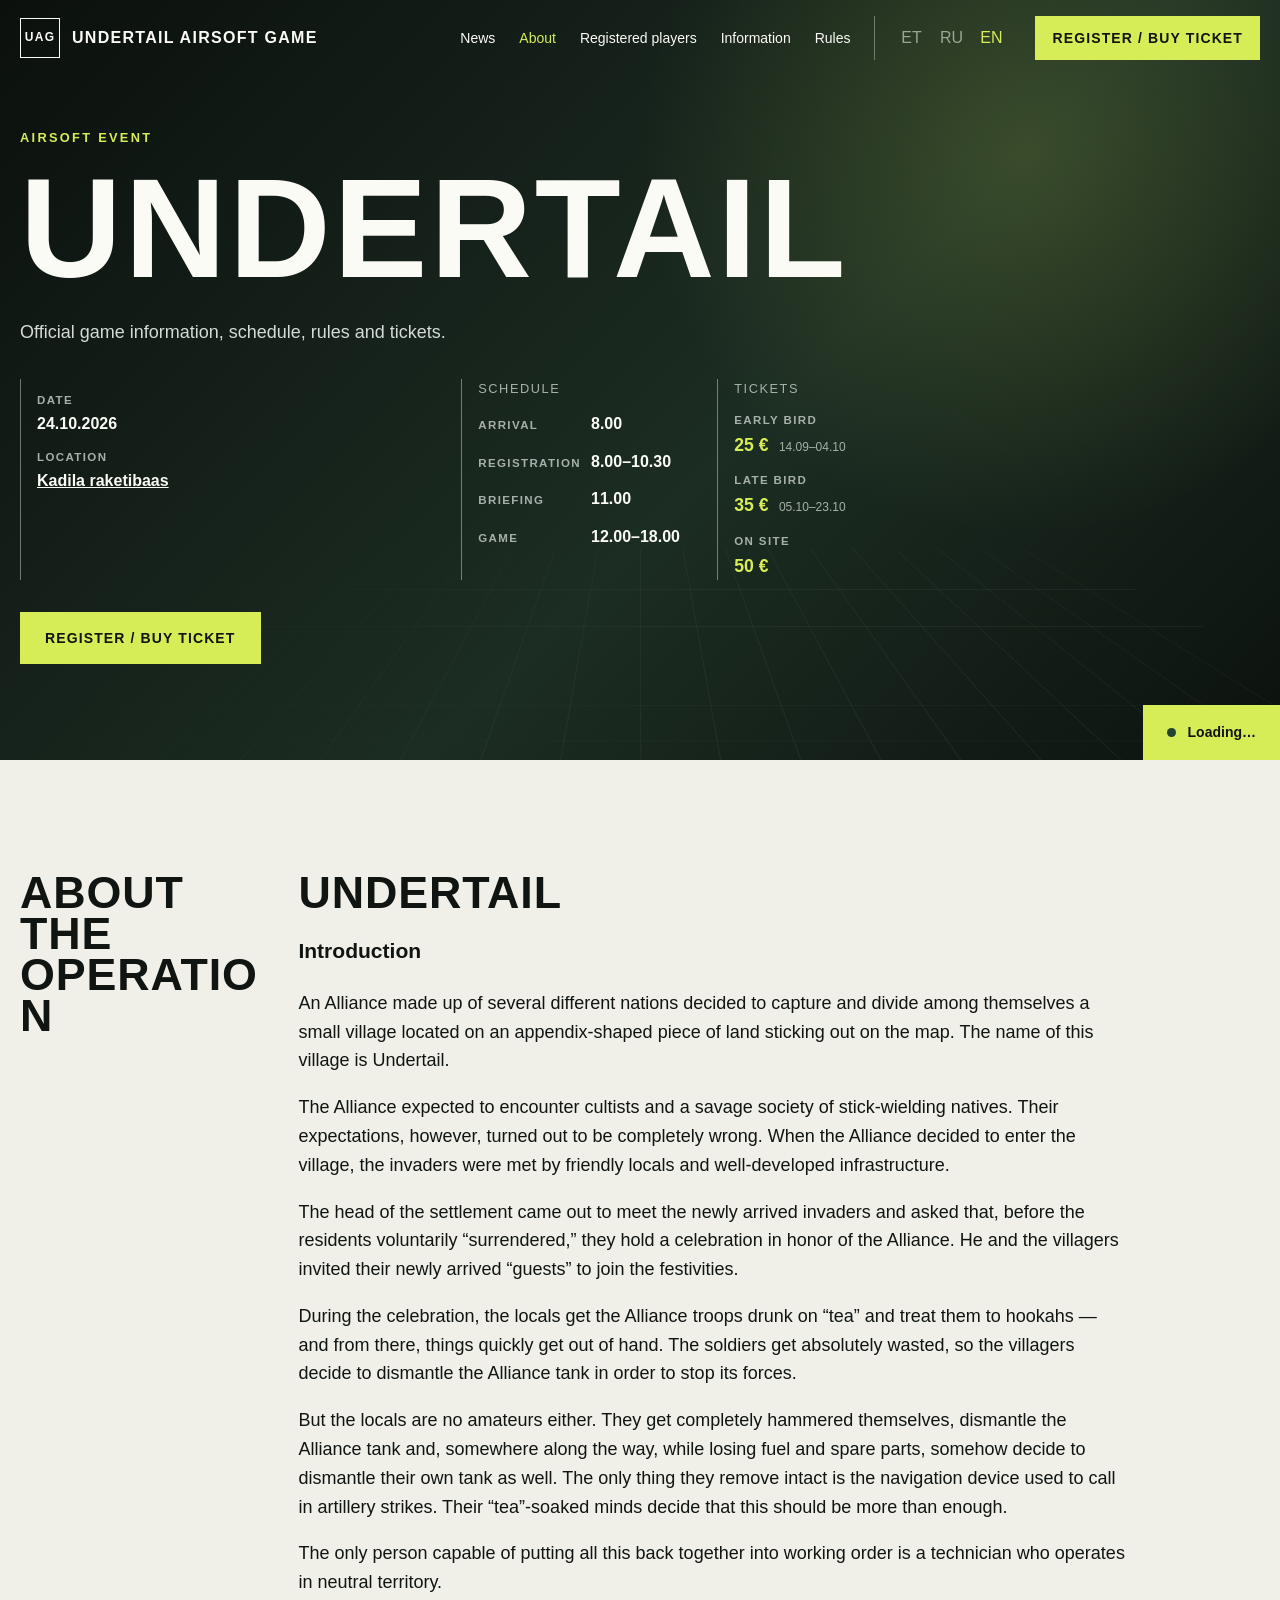
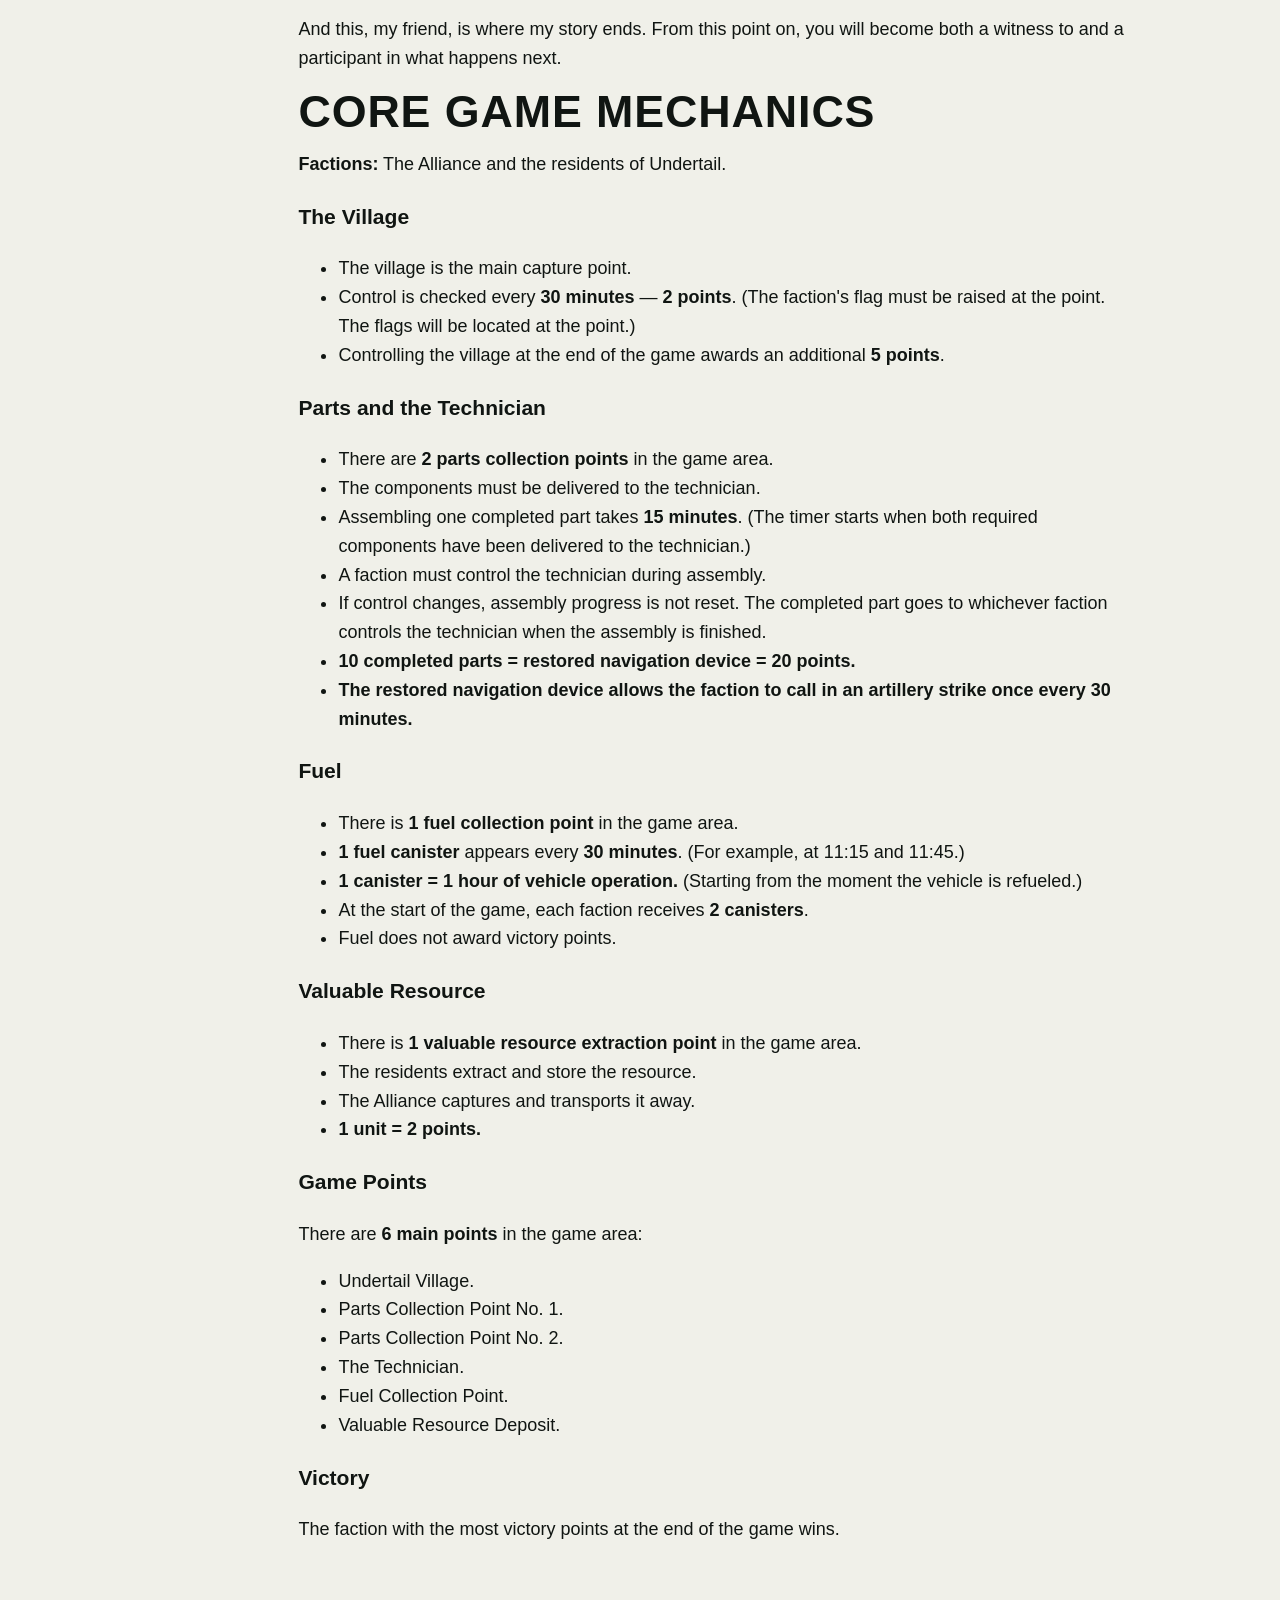
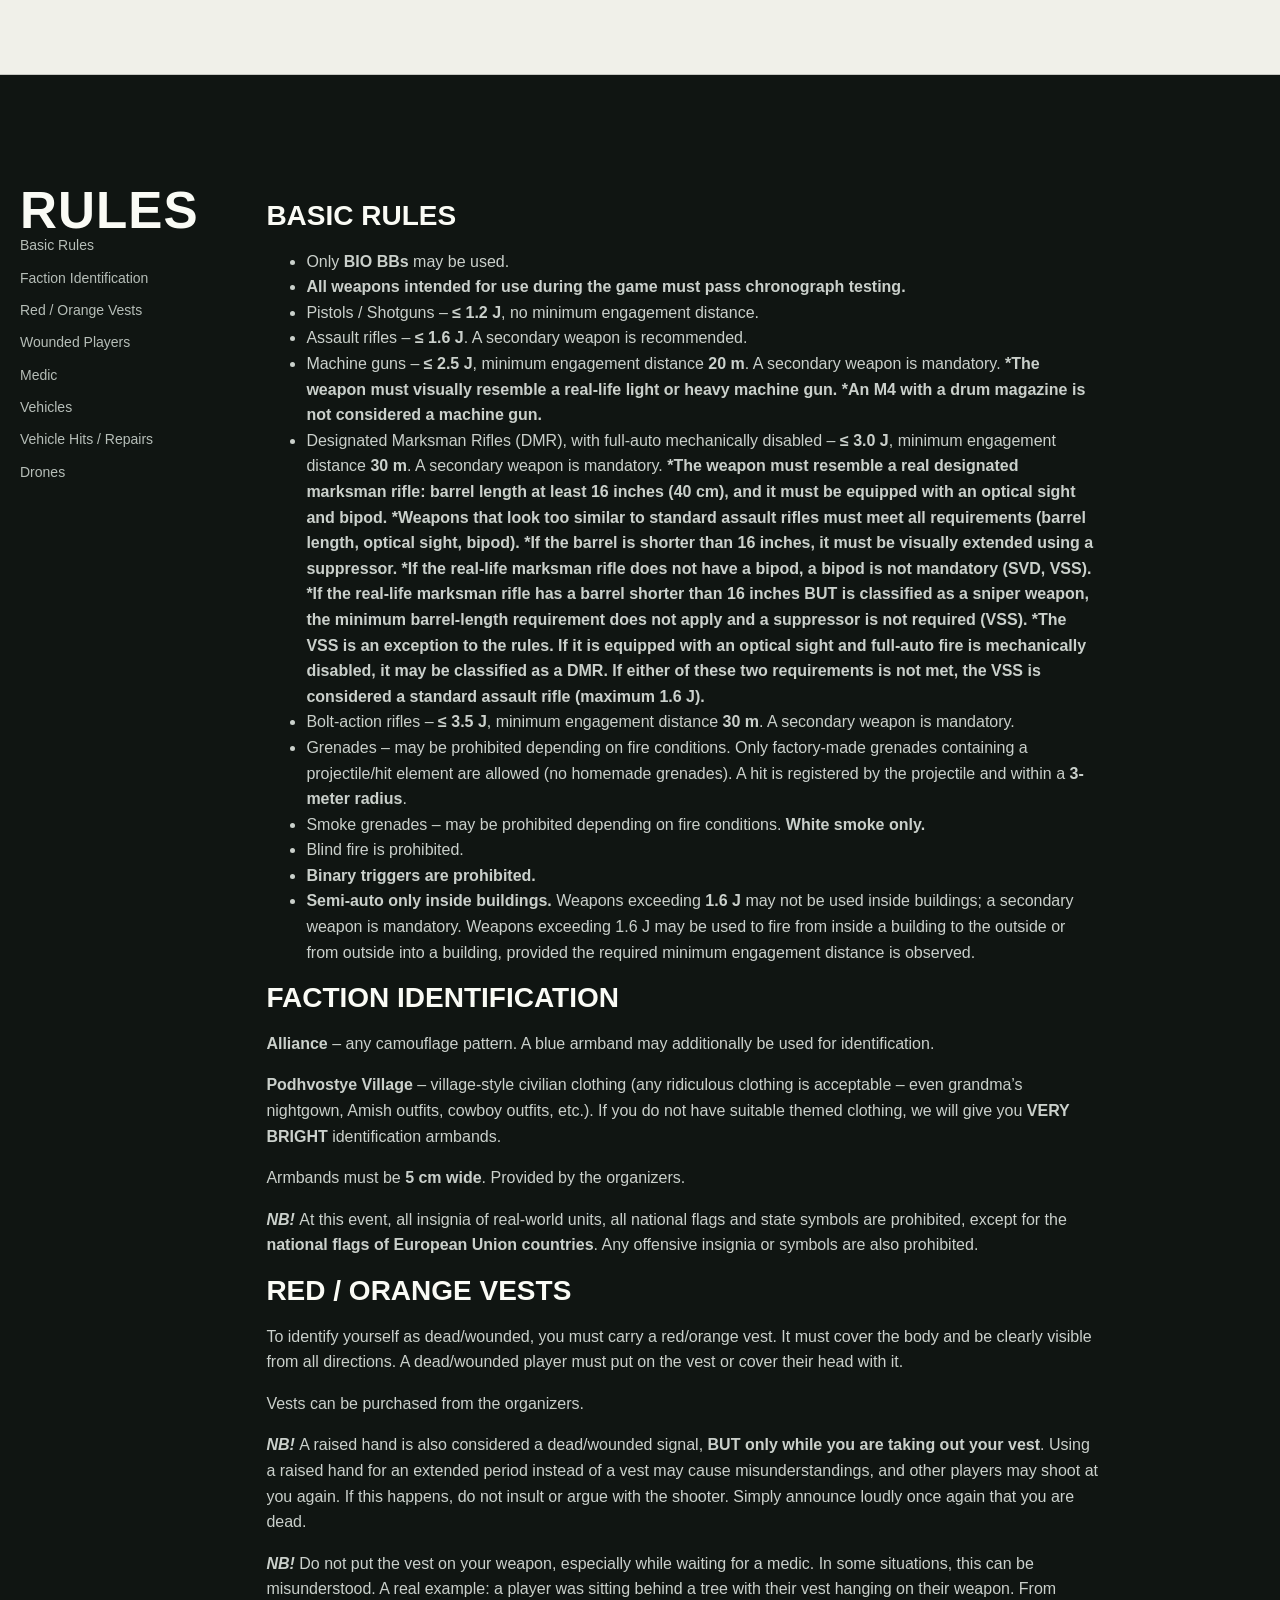
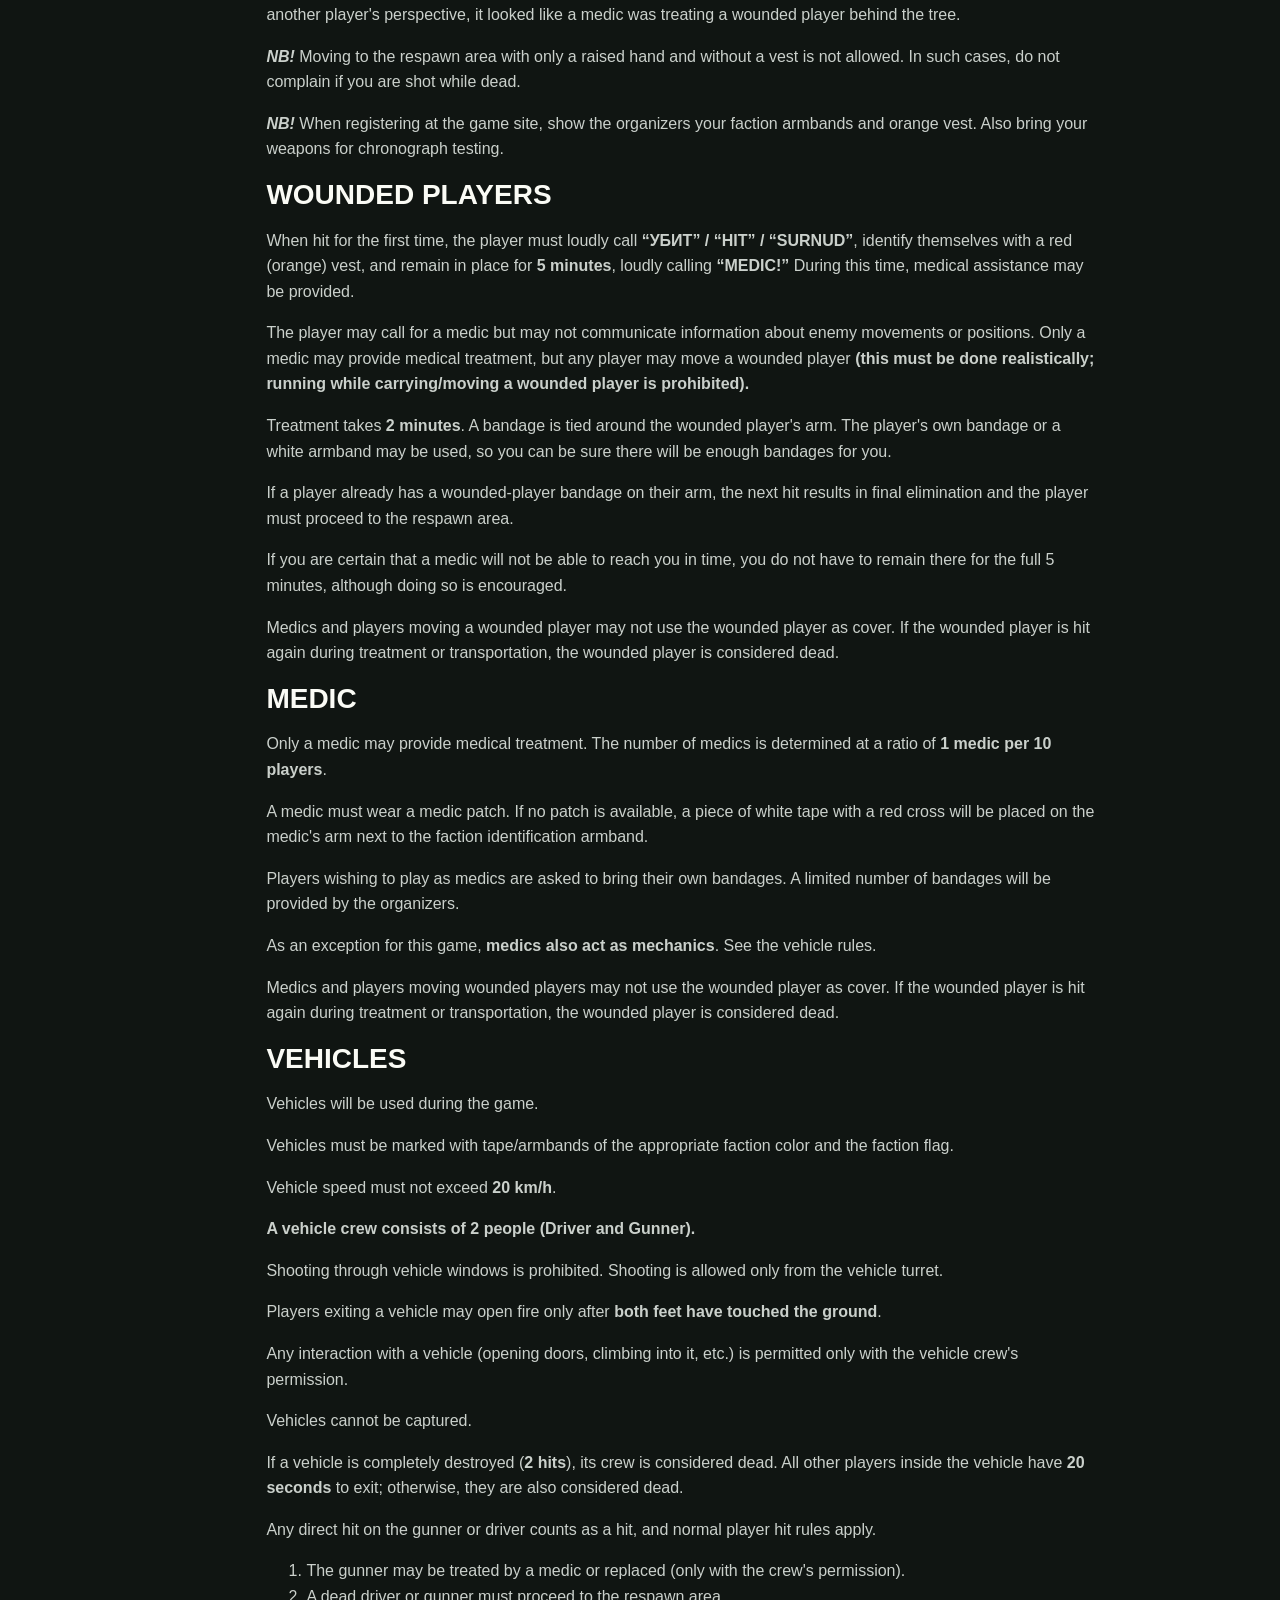
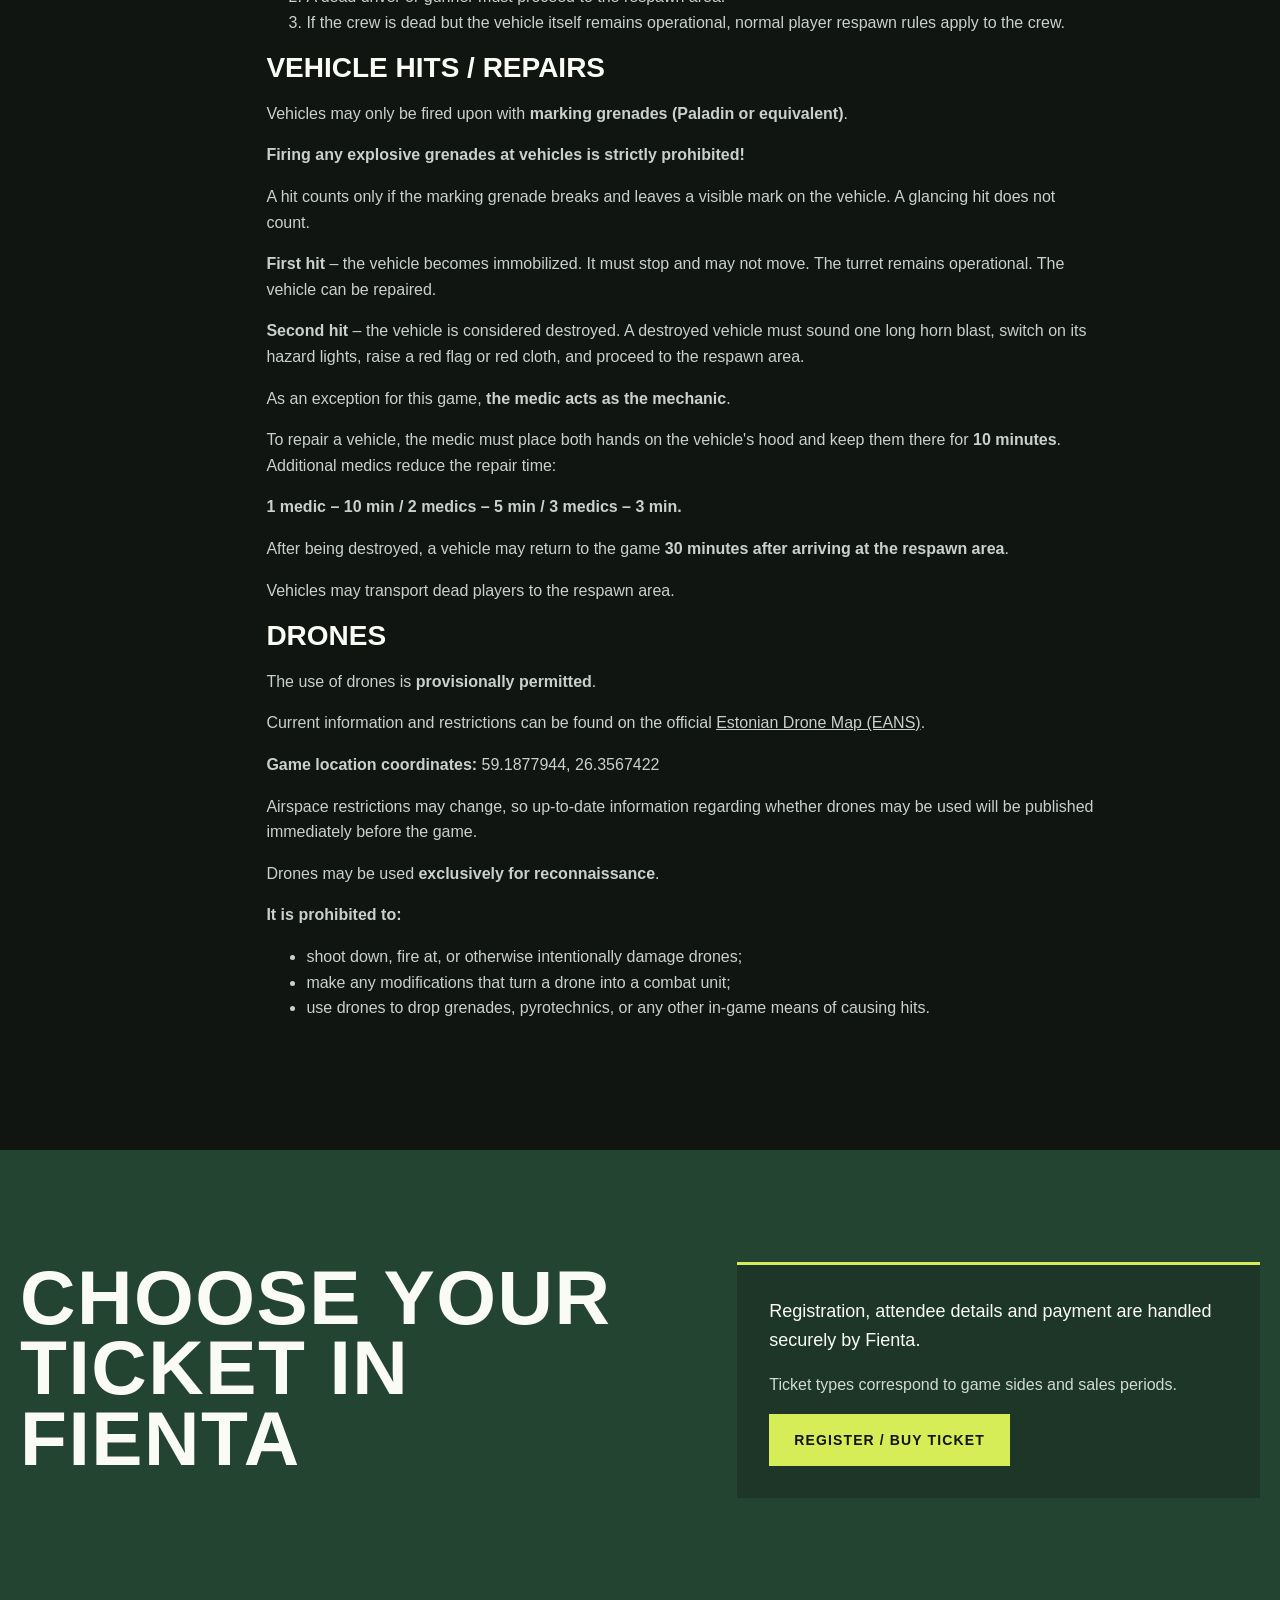
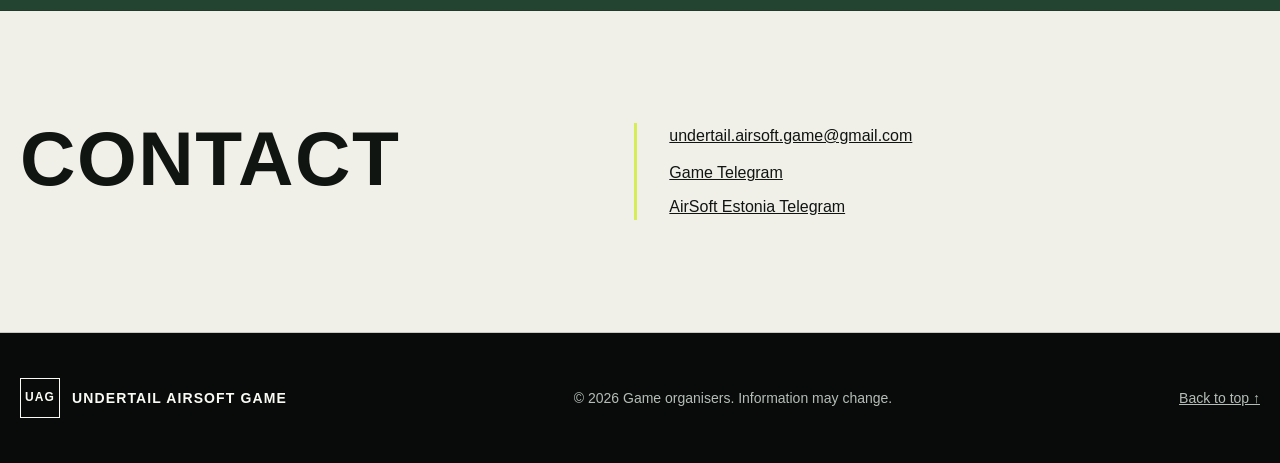
==== commit 2291274a: "chore: sync local game content" ====
--- a/index.html
+++ b/index.html
@@ -153,7 +153,7 @@
             <p>Kallid sõbrad!</p>
             <p>Oleme teinud reeglitesse mõned väikesed täiendused, mis puudutavad <strong>droonide kasutamist</strong>.</p>
             <p>Droonide kasutamine on esialgu lubatud.</p>
-            <p>Kehtivat infot ja piiranguid saab vaadata ametlikult <strong>Estonian Drone Map (EANS)</strong> lehelt.</p>
+            <p>Kehtivat infot ja piiranguid saab vaadata ametlikult <a href="https://utm.eans.ee/avm/?utm_source=chatgpt.com" target="_blank" rel="noopener noreferrer">Estonian Drone Map (EANS)</a> lehelt.</p>
             <p>
             <strong>Mängukoha koordinaadid:</strong> 59.181028, 26.378079</p>
             <p>Õhuruumi kasutamise piirangud võivad muutuda, seetõttu avaldatakse ajakohane info droonide kasutamise võimaluse kohta vahetult enne mängu.</p>
@@ -408,9 +408,9 @@
             <strong>Droonid</strong>
             </h3>
             <p>Droonide kasutamine on esialgu lubatud.</p>
-            <p>Kehtivat infot ja piiranguid saab vaadata ametlikult <strong>Estonian Drone Map (EANS)</strong> lehelt.</p>
-            <p>
-            <strong>Mängukoha koordinaadid:</strong> 59.181028, 26.378079</p>
+            <p>Kehtivat infot ja piiranguid saab vaadata ametlikult <a href="https://utm.eans.ee/avm/?utm_source=chatgpt.com" target="_blank" rel="noopener noreferrer">Estonian Drone Map (EANS)</a> lehelt.</p>
+            <p>
+            <strong>Mängukoha koordinaadid:</strong> 59.1877944, 26.3567422 </p>
             <p>Õhuruumi kasutamise piirangud võivad muutuda, seetõttu avaldatakse ajakohane info droonide kasutamise võimaluse kohta vahetult enne mängu.</p>
             <p>Droone on lubatud kasutada <strong>ainult luureks</strong>.</p>
             <p>
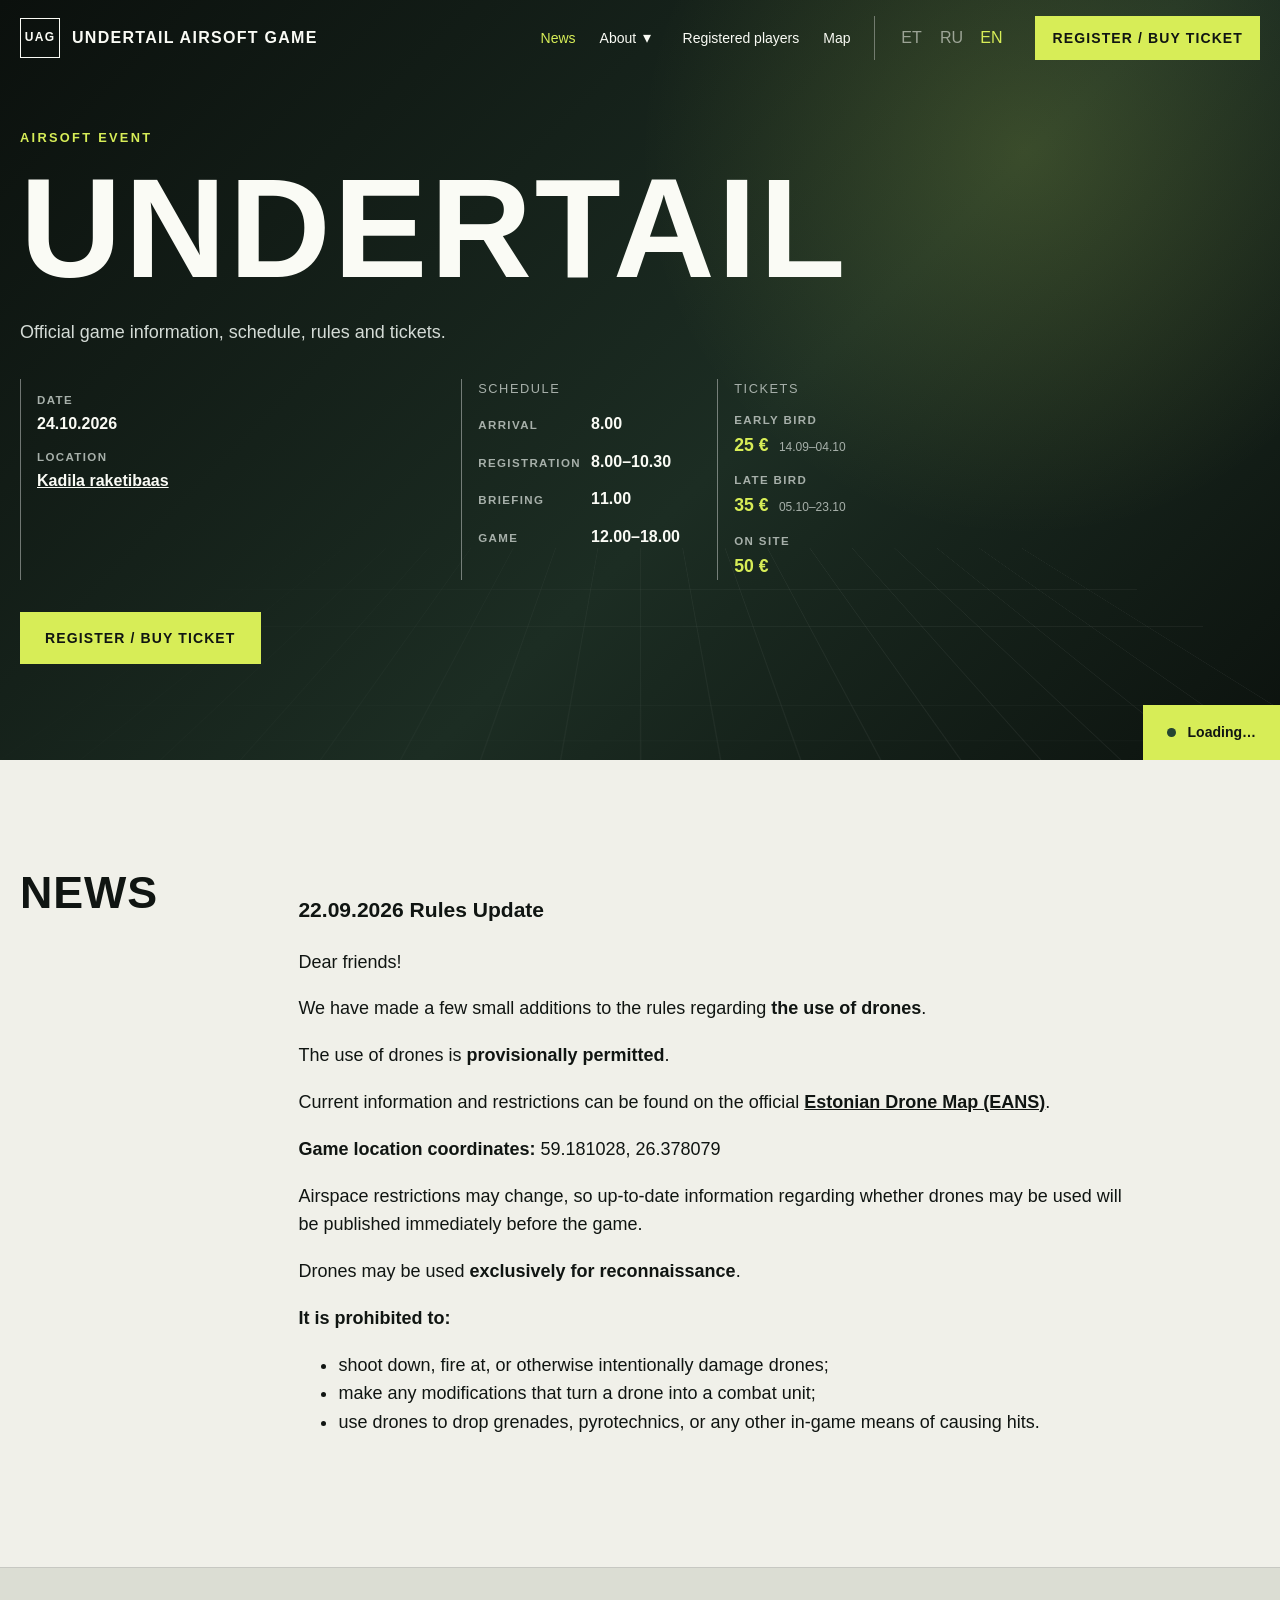
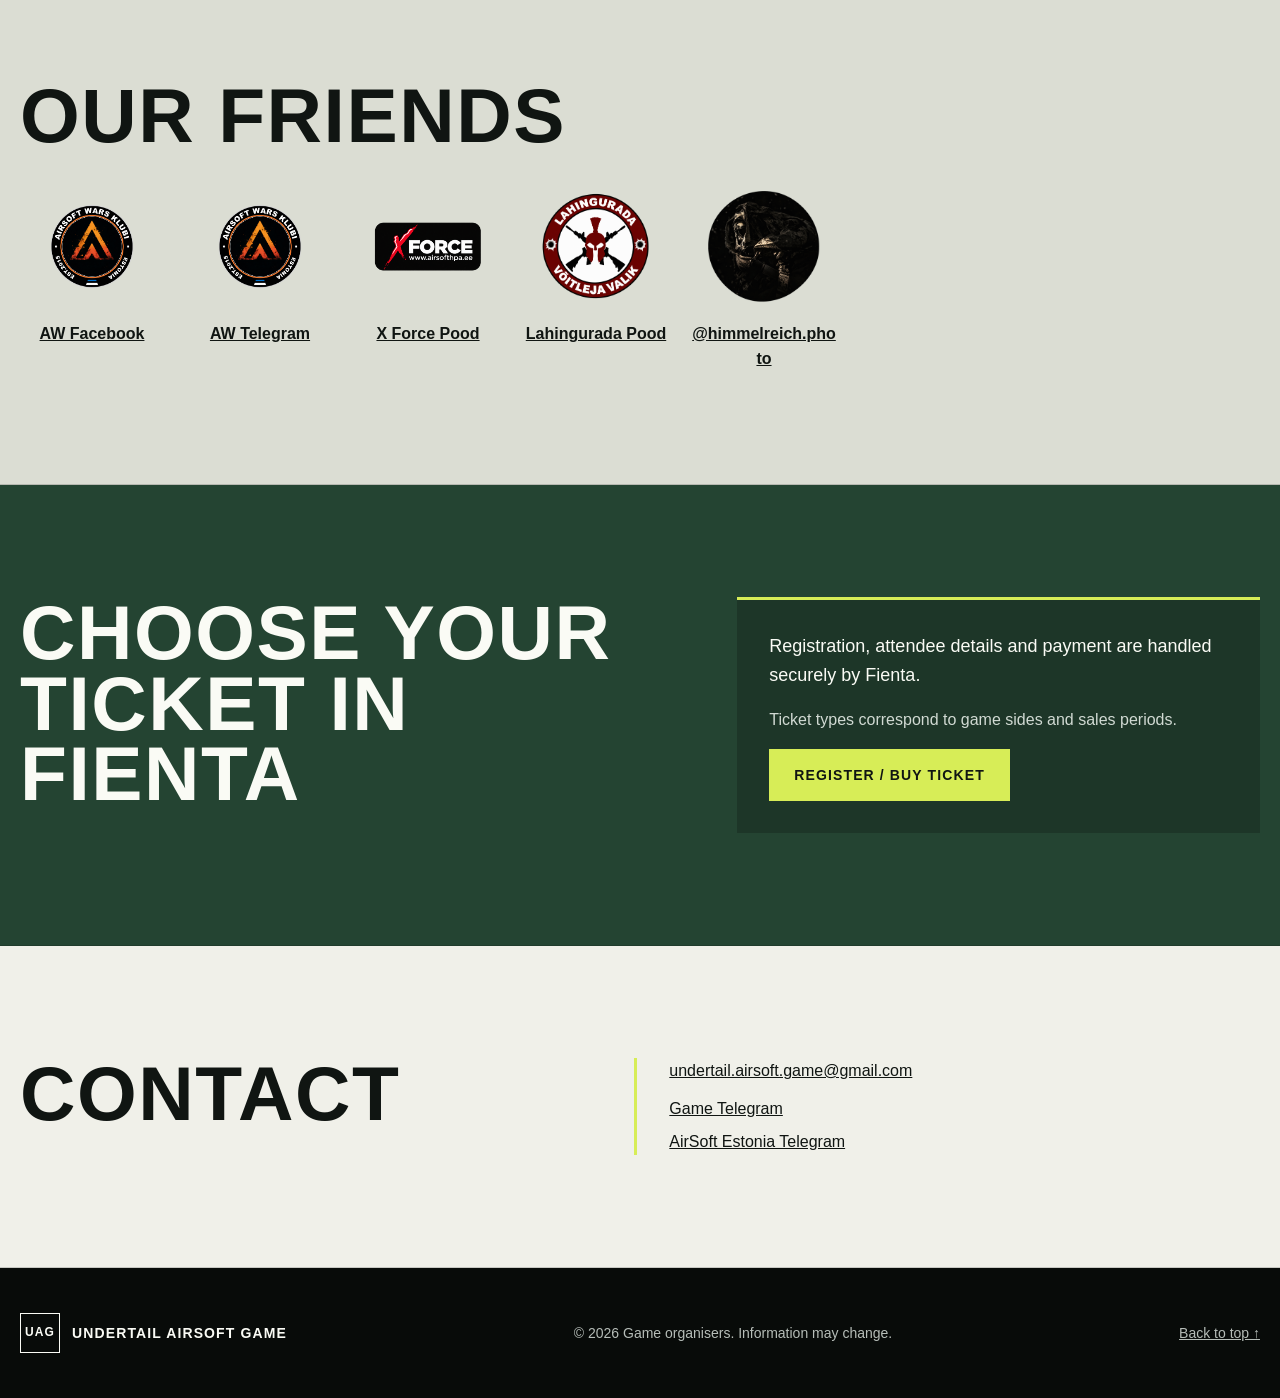
==== commit 4444469f: "Add files via upload" ====
--- a/index.html
+++ b/index.html
@@ -8,7 +8,7 @@
     <meta property="og:description" content="Official information and registration for the game.">
     <meta property="og:type" content="website">
     <title>Undertale - Airsoft Game</title>
-    <link rel="stylesheet" href="assets/css/main.css?v=0.4.0">
+    <link rel="stylesheet" href="assets/css/main.css?v=0.5.1">
     <script>
       window.fientaAvailabilityState = {
         received: false,
@@ -28,7 +28,7 @@
       };
     </script>
     <script defer src="https://fienta.com/embed.js"></script>
-    <script type="module" src="assets/js/app.js?v=0.4.0"></script>
+    <script type="module" src="assets/js/app.js?v=0.5.1"></script>
   </head>
   <body>
     <a class="skip-link" href="#main">Skip to content</a>
@@ -48,10 +48,22 @@
 
       <nav id="main-navigation" class="navigation" aria-label="Main navigation" data-navigation>
         <a href="#news" data-navigation-target="#news" data-news-navigation data-i18n="navNews">News</a>
-        <a href="#about" data-navigation-target="#about" data-i18n="navAbout">About</a>
+        <div class="navigation-dropdown" data-navigation-dropdown>
+          <div class="navigation-dropdown-trigger">
+            <a href="#about" data-navigation-target="#about" data-navigation-group="about" data-i18n="navAbout">About</a>
+            <button type="button" aria-expanded="false" data-navigation-dropdown-toggle>
+              <span aria-hidden="true">▾</span>
+              <span class="sr-only" data-i18n="aboutMenuToggle">Open the about menu</span>
+            </button>
+          </div>
+          <div class="navigation-dropdown-menu">
+            <a href="#information" data-navigation-target="#information" data-i18n="navInformation">Information</a>
+            <a href="#about" data-i18n="navAbout">About</a>
+            <a href="#rules" data-navigation-target="#rules" data-i18n="navRules">Rules</a>
+          </div>
+        </div>
         <a href="#registered" data-navigation-target="#registered" data-registered-navigation data-i18n="navRegistered">Registered players</a>
-        <a href="#information" data-navigation-target="#information" data-i18n="navInformation">Information</a>
-        <a href="#rules" data-navigation-target="#rules" data-i18n="navRules">Rules</a>
+        <a href="#map" data-navigation-target="#map" data-map-navigation data-i18n="navMap">Map</a>
         <div class="language-switcher" aria-label="Language">
           <button type="button" data-language="et">ET</button>
           <button type="button" data-language="ru">RU</button>
@@ -140,6 +152,7 @@
         <button type="button" data-content-mode="news" data-i18n="navNews">News</button>
         <button type="button" data-content-mode="details" data-i18n="navAbout">About</button>
         <button type="button" data-content-mode="registered" data-i18n="navRegistered">Registered players</button>
+        <button type="button" data-content-mode="map" data-i18n="navMap">Map</button>
       </div>
 
       <section class="section news-section" id="news" data-content-mode-panel="news" hidden>
@@ -153,7 +166,7 @@
             <p>Kallid sõbrad!</p>
             <p>Oleme teinud reeglitesse mõned väikesed täiendused, mis puudutavad <strong>droonide kasutamist</strong>.</p>
             <p>Droonide kasutamine on esialgu lubatud.</p>
-            <p>Kehtivat infot ja piiranguid saab vaadata ametlikult <a href="https://utm.eans.ee/avm/?utm_source=chatgpt.com" target="_blank" rel="noopener noreferrer">Estonian Drone Map (EANS)</a> lehelt.</p>
+            <p>Kehtivat infot ja piiranguid saab vaadata ametlikult <strong>Estonian Drone Map (EANS)</strong> lehelt.</p>
             <p>
             <strong>Mängukoha koordinaadid:</strong> 59.181028, 26.378079</p>
             <p>Õhuruumi kasutamise piirangud võivad muutuda, seetõttu avaldatakse ajakohane info droonide kasutamise võimaluse kohta vahetult enne mängu.</p>
@@ -175,10 +188,25 @@
         <div class="shell registered-layout">
           <div>
             <h2 data-i18n="registeredTitle">Registered players</h2>
+            <div class="side-balance" data-side-balance hidden>
+              <h3 data-i18n="sideBalanceTitle">Side balance</h3>
+              <div class="side-balance-chart" data-side-balance-chart role="img"></div>
+              <div class="side-balance-legend" data-side-balance-legend></div>
+            </div>
           </div>
           <div data-registered-content aria-live="polite">
             <p class="empty-state" data-i18n="registeredColumnsPending">The public list will appear after its columns are approved.</p>
           </div>
+        </div>
+      </section>
+
+      <section class="section map-section" id="map" data-content-mode-panel="map" hidden>
+        <div class="shell map-layout">
+          <h2 data-i18n="mapTitle">Map</h2>
+          <button class="map-preview" type="button" data-map-open>
+            <img src="Pics/Map/Kadila_aerial_preview.png" alt="" data-map-image>
+            <span class="sr-only" data-i18n="mapOpen">Open the large map</span>
+          </button>
         </div>
       </section>
 
@@ -408,9 +436,9 @@
             <strong>Droonid</strong>
             </h3>
             <p>Droonide kasutamine on esialgu lubatud.</p>
-            <p>Kehtivat infot ja piiranguid saab vaadata ametlikult <a href="https://utm.eans.ee/avm/?utm_source=chatgpt.com" target="_blank" rel="noopener noreferrer">Estonian Drone Map (EANS)</a> lehelt.</p>
-            <p>
-            <strong>Mängukoha koordinaadid:</strong> 59.1877944, 26.3567422 </p>
+            <p>Kehtivat infot ja piiranguid saab vaadata ametlikult <strong>Estonian Drone Map (EANS)</strong> lehelt.</p>
+            <p>
+            <strong>Mängukoha koordinaadid:</strong> 59.181028, 26.378079</p>
             <p>Õhuruumi kasutamise piirangud võivad muutuda, seetõttu avaldatakse ajakohane info droonide kasutamise võimaluse kohta vahetult enne mängu.</p>
             <p>Droone on lubatud kasutada <strong>ainult luureks</strong>.</p>
             <p>
@@ -426,7 +454,14 @@
         </div>
       </section>
 
-      <section class="section registration-section" id="registration">
+      <section class="section friends-section" id="friends">
+        <div class="shell">
+          <h2 data-i18n="friendsTitle">Our friends</h2>
+          <div class="friends-list" data-friends-list></div>
+        </div>
+      </section>
+
+      <section class="section registration-section" id="registration">
         <div class="shell registration-layout">
           <div><h2 data-i18n="registrationTitle">Choose your ticket in Fienta</h2></div>
           <div class="registration-card">
@@ -462,6 +497,21 @@
     </footer>
 
     <a href="https://fienta.com/et/proov-68644" hidden tabindex="-1" aria-hidden="true" data-fienta-status-source></a>
+
+    <dialog class="map-lightbox" data-map-dialog aria-labelledby="map-dialog-title">
+      <div class="map-lightbox-header">
+        <h2 id="map-dialog-title" data-i18n="mapTitle">Map</h2>
+        <div class="map-lightbox-controls">
+          <button type="button" data-map-zoom-out aria-label="Zoom out" data-i18n-aria-label="mapZoomOut">−</button>
+          <button type="button" data-map-zoom-reset aria-label="Reset zoom" data-i18n-aria-label="mapZoomReset">1:1</button>
+          <button type="button" data-map-zoom-in aria-label="Zoom in" data-i18n-aria-label="mapZoomIn">+</button>
+          <button type="button" data-map-close data-i18n="mapClose">Close</button>
+        </div>
+      </div>
+      <div class="map-lightbox-viewport">
+        <img src="Pics/Map/Kadila_aerial_preview.png" alt="" data-map-dialog-image>
+      </div>
+    </dialog>
   </body>
 </html>
 
--- a/assets/css/main.css
+++ b/assets/css/main.css
@@ -7,8 +7,10 @@
   --signal: #d7ed57;
   --muted: #69716c;
   --white: #fafbf5;
-  --line: rgba(16, 21, 18, 0.18);
-  --content-width: 90rem;
+  --line: rgba(16, 21, 18, 0.18);
+  --content-width: 90rem;
+  --side-1: #315f75;
+  --side-2: #7a3f62;
 }
 
 * {
@@ -121,13 +123,51 @@
   gap: 1.5rem;
 }
 
-.navigation > a:not(.button) {
+.navigation a:not(.button) {
   font-size: 0.875rem;
   text-decoration: none;
 }
 
-.navigation > a[aria-current="page"]:not(.button) {
+.navigation a[aria-current="page"]:not(.button),
+.navigation-dropdown.active > .navigation-dropdown-trigger > a {
   color: var(--signal);
+}
+
+.navigation-dropdown {
+  position: relative;
+}
+
+.navigation-dropdown-trigger {
+  display: flex;
+  align-items: center;
+}
+
+.navigation-dropdown-trigger button {
+  padding: 0.35rem 0.45rem;
+  border: 0;
+  background: transparent;
+  color: inherit;
+  cursor: pointer;
+}
+
+.navigation-dropdown-menu {
+  position: absolute;
+  top: calc(100% + 0.75rem);
+  left: 0;
+  min-width: 11rem;
+  display: none;
+  padding: 0.5rem;
+  background: rgba(16, 21, 18, 0.98);
+  box-shadow: 0 1rem 2rem rgba(0, 0, 0, 0.25);
+}
+
+.navigation-dropdown.open .navigation-dropdown-menu {
+  display: grid;
+}
+
+.navigation-dropdown-menu a {
+  padding: 0.55rem 0.75rem;
+  color: var(--white);
 }
 
 .mobile-content-switch {
@@ -461,6 +501,7 @@
 
 .registered-table {
   width: 100%;
+  min-width: 46rem;
   border-collapse: collapse;
   background: var(--white);
 }
@@ -478,6 +519,93 @@
   font-size: 0.8rem;
   letter-spacing: 0.08em;
   text-transform: uppercase;
+  white-space: normal;
+  line-height: 1.2;
+}
+
+.registered-table [data-column-key="Player Number"],
+.registered-table [data-column-key="Permanent Registration Number"] {
+  width: 7rem;
+  text-align: center;
+}
+
+.registered-table [data-column-key="Payment Status"] {
+  width: 8rem;
+}
+
+.registration-badge {
+  display: inline-block;
+  padding: 0.2rem 0.55rem;
+  border-radius: 999px;
+  font-size: 0.85rem;
+  font-weight: 700;
+  line-height: 1.35;
+}
+
+.payment-paid {
+  background: #d9ead7;
+  color: #24562c;
+}
+
+.payment-unpaid {
+  background: #ddd39a;
+  color: #514817;
+}
+
+.side-1 {
+  background: var(--side-1);
+  color: var(--white);
+}
+
+.side-2 {
+  background: var(--side-2);
+  color: var(--white);
+}
+
+.side-balance {
+  margin-top: 2rem;
+}
+
+.side-balance h3 {
+  margin: 0 0 0.75rem;
+  font-size: 0.85rem;
+  letter-spacing: 0.08em;
+  text-transform: uppercase;
+}
+
+.side-balance-chart {
+  --side-1-percent: 50%;
+  width: 8.5rem;
+  aspect-ratio: 1;
+  border-radius: 50%;
+  background: conic-gradient(
+    var(--side-1) 0 var(--side-1-percent),
+    var(--side-2) var(--side-1-percent) 100%
+  );
+}
+
+.side-balance-chart.empty {
+  background: var(--paper-dark);
+  border: 1px solid var(--line);
+}
+
+.side-balance-legend {
+  margin-top: 0.75rem;
+}
+
+.side-balance-legend p {
+  display: flex;
+  align-items: center;
+  gap: 0.5rem;
+  margin: 0.3rem 0;
+  font-size: 0.9rem;
+}
+
+.side-marker {
+  width: 0.8rem;
+  height: 0.8rem;
+  flex: 0 0 auto;
+  border-radius: 50%;
 }
 
 .about-layout > * {
@@ -495,6 +623,117 @@
   max-width: 52rem;
   overflow-wrap: anywhere;
   font-size: 1.125rem;
+}
+
+.prose img {
+  max-width: 100%;
+  height: auto;
+  display: block;
+  margin-block: 1.5rem;
+}
+
+.map-layout {
+  display: grid;
+  gap: 2rem;
+}
+
+.map-preview {
+  width: 100%;
+  padding: 0;
+  border: 0;
+  background: transparent;
+  cursor: zoom-in;
+}
+
+.map-preview img {
+  width: 100%;
+  height: auto;
+  display: block;
+}
+
+.map-lightbox {
+  width: min(96vw, 100rem);
+  height: min(94vh, 70rem);
+  padding: 0;
+  border: 0;
+  background: var(--ink);
+  color: var(--white);
+}
+
+.map-lightbox::backdrop {
+  background: rgba(0, 0, 0, 0.85);
+}
+
+.map-lightbox-header {
+  display: flex;
+  align-items: center;
+  justify-content: space-between;
+  gap: 1rem;
+  padding: 1rem;
+}
+
+.map-lightbox-header h2 {
+  font-size: 2rem;
+}
+
+.map-lightbox-controls {
+  display: flex;
+  flex-wrap: wrap;
+  justify-content: flex-end;
+  gap: 0.5rem;
+}
+
+.map-lightbox-controls button {
+  min-width: 2.75rem;
+  min-height: 2.75rem;
+  border: 1px solid rgba(255, 255, 255, 0.4);
+  background: transparent;
+  color: var(--white);
+  cursor: pointer;
+}
+
+.map-lightbox-viewport {
+  height: calc(100% - 5rem);
+  overflow: auto;
+  overscroll-behavior: contain;
+  touch-action: pan-x pan-y pinch-zoom;
+}
+
+.map-lightbox-viewport img {
+  width: 100%;
+  max-width: none;
+  height: auto;
+  display: block;
+}
+
+.friends-section {
+  background: var(--paper-dark);
+}
+
+.friends-list {
+  display: flex;
+  flex-wrap: wrap;
+  align-items: flex-start;
+  gap: 1.5rem;
+  margin-top: 2.5rem;
+}
+
+.friend-item {
+  width: 9rem;
+  display: grid;
+  gap: 0.65rem;
+  text-align: center;
+}
+
+.friend-item img {
+  width: 7rem;
+  height: 7rem;
+  object-fit: contain;
+}
+
+.friend-item a {
+  overflow-wrap: anywhere;
+  font-weight: 700;
 }
 
 .remote-content-message {
@@ -719,7 +958,7 @@
     display: block;
   }
 
-  .navigation {
+  .navigation {
     position: fixed;
     inset: 4.125rem 0 0;
     display: none;
@@ -730,20 +969,35 @@
   }
 
   .navigation.open {
-    display: flex;
+    display: flex;
+  }
+
+  .navigation-dropdown {
+    display: contents;
+  }
+
+  .navigation-dropdown-trigger {
+    display: none;
+  }
+
+  .navigation-dropdown-menu {
+    display: contents;
   }
 
   .mobile-content-switch {
     display: grid;
-    grid-template-columns: repeat(3, minmax(0, 1fr));
+    grid-template-columns: repeat(4, minmax(0, 1fr));
     gap: 0.5rem;
     padding-block: 1.25rem;
+    border-radius: 0.75rem;
+    overflow: hidden;
   }
 
   .mobile-content-switch button {
     min-width: 0;
     padding: 0.75rem 0.5rem;
     border: 1px solid var(--line);
+    border-radius: 0.5rem;
     background: transparent;
     color: var(--ink);
     cursor: pointer;
@@ -758,10 +1012,15 @@
     color: var(--signal);
   }
 
-  .navigation > a:not(.button) {
-    padding-block: 0.375rem;
-    font-size: 1.25rem;
-  }
+  .navigation > a:not(.button),
+  .navigation-dropdown-menu a {
+    padding-block: 0.375rem;
+    font-size: 1.25rem;
+  }
+
+  .navigation-dropdown-menu a {
+    padding-inline: 0;
+  }
 
   .language-switcher {
     padding: 0.75rem 0;
@@ -783,9 +1042,32 @@
     display: none;
   }
 
-  .hero-facts {
-    grid-template-columns: repeat(2, minmax(0, 1fr));
-  }
+  .hero-facts {
+    grid-template-columns: repeat(2, minmax(0, 1fr));
+  }
+
+  .registered-table {
+    min-width: 38rem;
+  }
+
+  .registered-table th,
+  .registered-table td {
+    padding: 0.65rem 0.55rem;
+  }
+
+  .registered-table [data-column-key="Player Number"],
+  .registered-table [data-column-key="Permanent Registration Number"] {
+    width: 5.5rem;
+  }
+
+  .registered-table [data-column-key="Payment Status"] {
+    width: 6.5rem;
+  }
+
+  .registration-badge {
+    padding-inline: 0.45rem;
+    white-space: nowrap;
+  }
 
   .section {
     padding-block: 5rem;
@@ -817,10 +1099,54 @@
     max-width: 100%;
   }
 
+  .side-balance {
+    display: grid;
+    grid-template-columns: auto 1fr;
+    align-items: center;
+    gap: 0.5rem 1rem;
+  }
+
+  .side-balance h3 {
+    grid-column: 1 / -1;
+  }
+
+  .side-balance-chart {
+    width: 6.5rem;
+  }
+
   .mobile-content-switch {
     width: 100%;
     padding-inline: 0.9375rem;
   }
+
+  .map-lightbox {
+    width: 100vw;
+    height: 100dvh;
+    max-width: none;
+    max-height: none;
+  }
+
+  .map-lightbox-header {
+    align-items: flex-start;
+    flex-direction: column;
+  }
+
+  .map-lightbox-header h2 {
+    font-size: 1.5rem;
+  }
+
+  .map-lightbox-controls {
+    width: 100%;
+    justify-content: flex-start;
+  }
+
+  .map-lightbox-viewport {
+    height: calc(100% - 8.5rem);
+  }
+
+  .friend-item {
+    width: 8rem;
+  }
 
   .information-grid {
     grid-template-columns: 1fr;
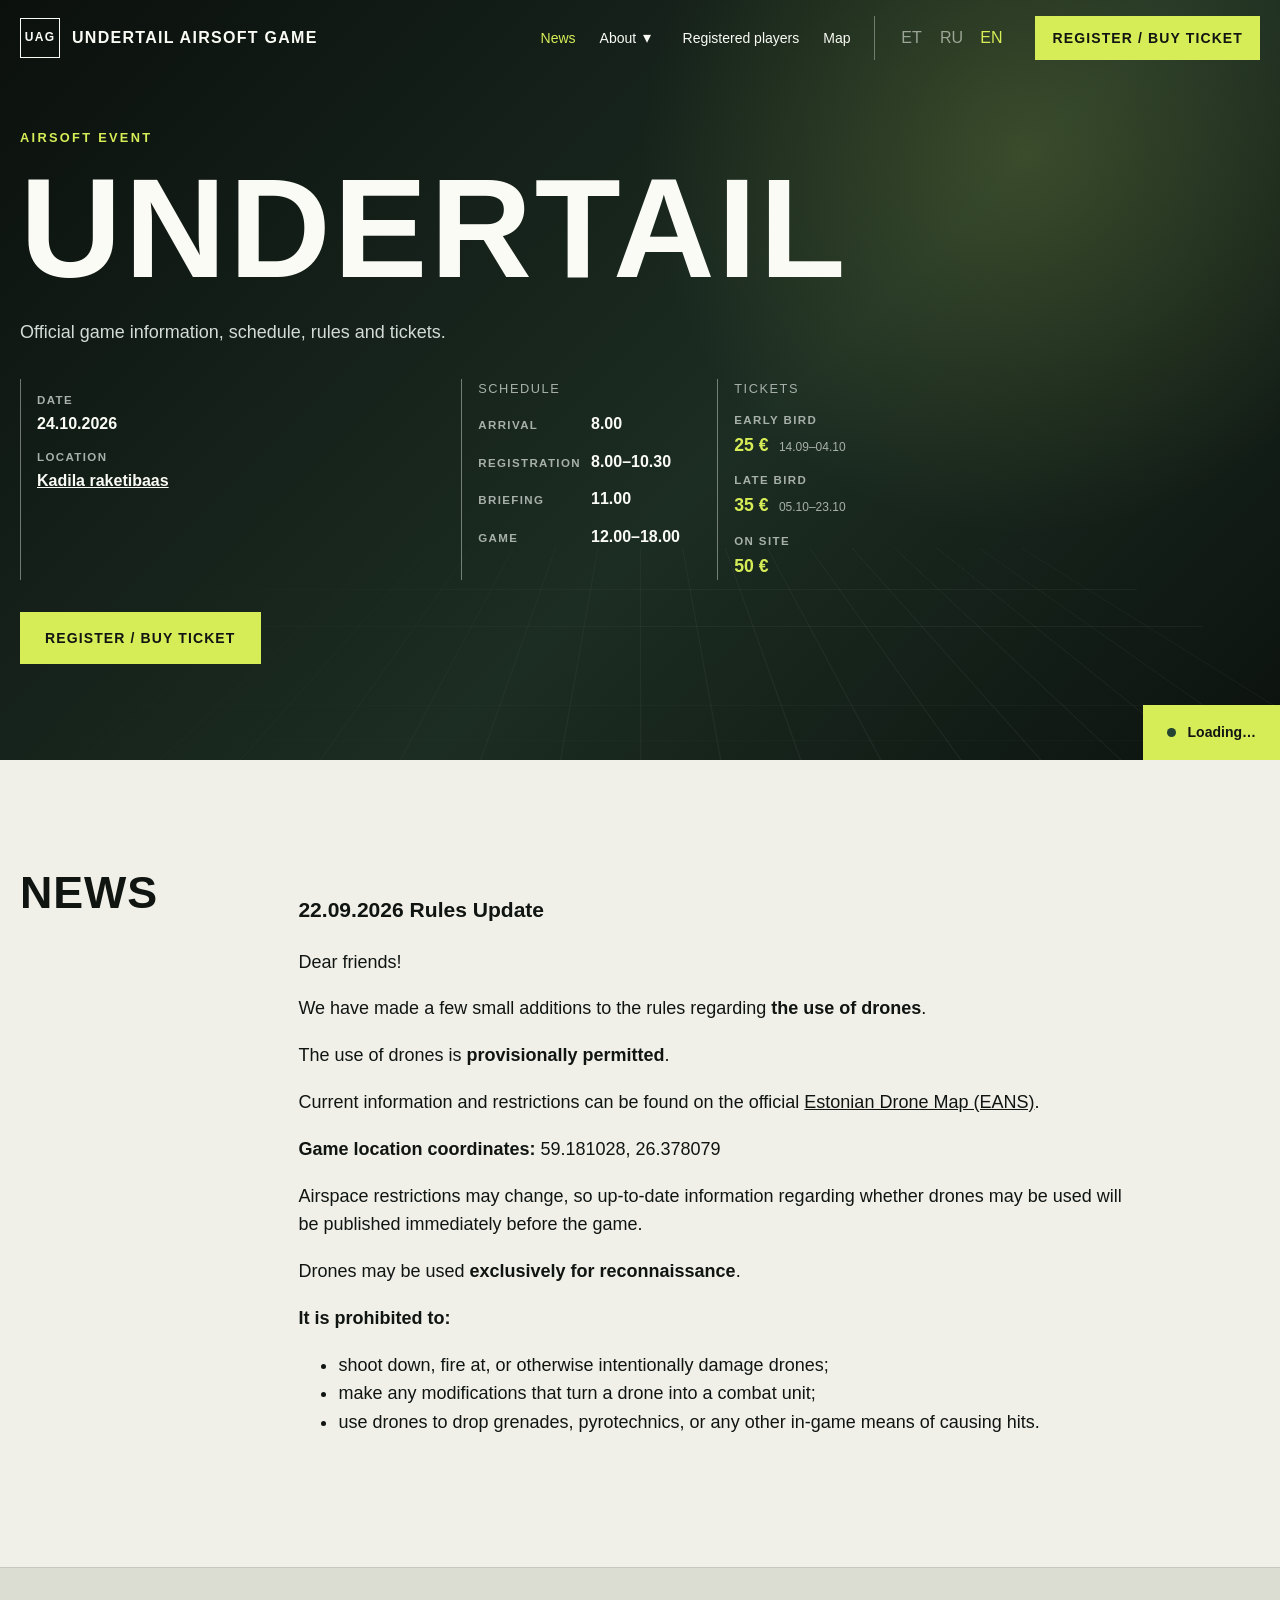
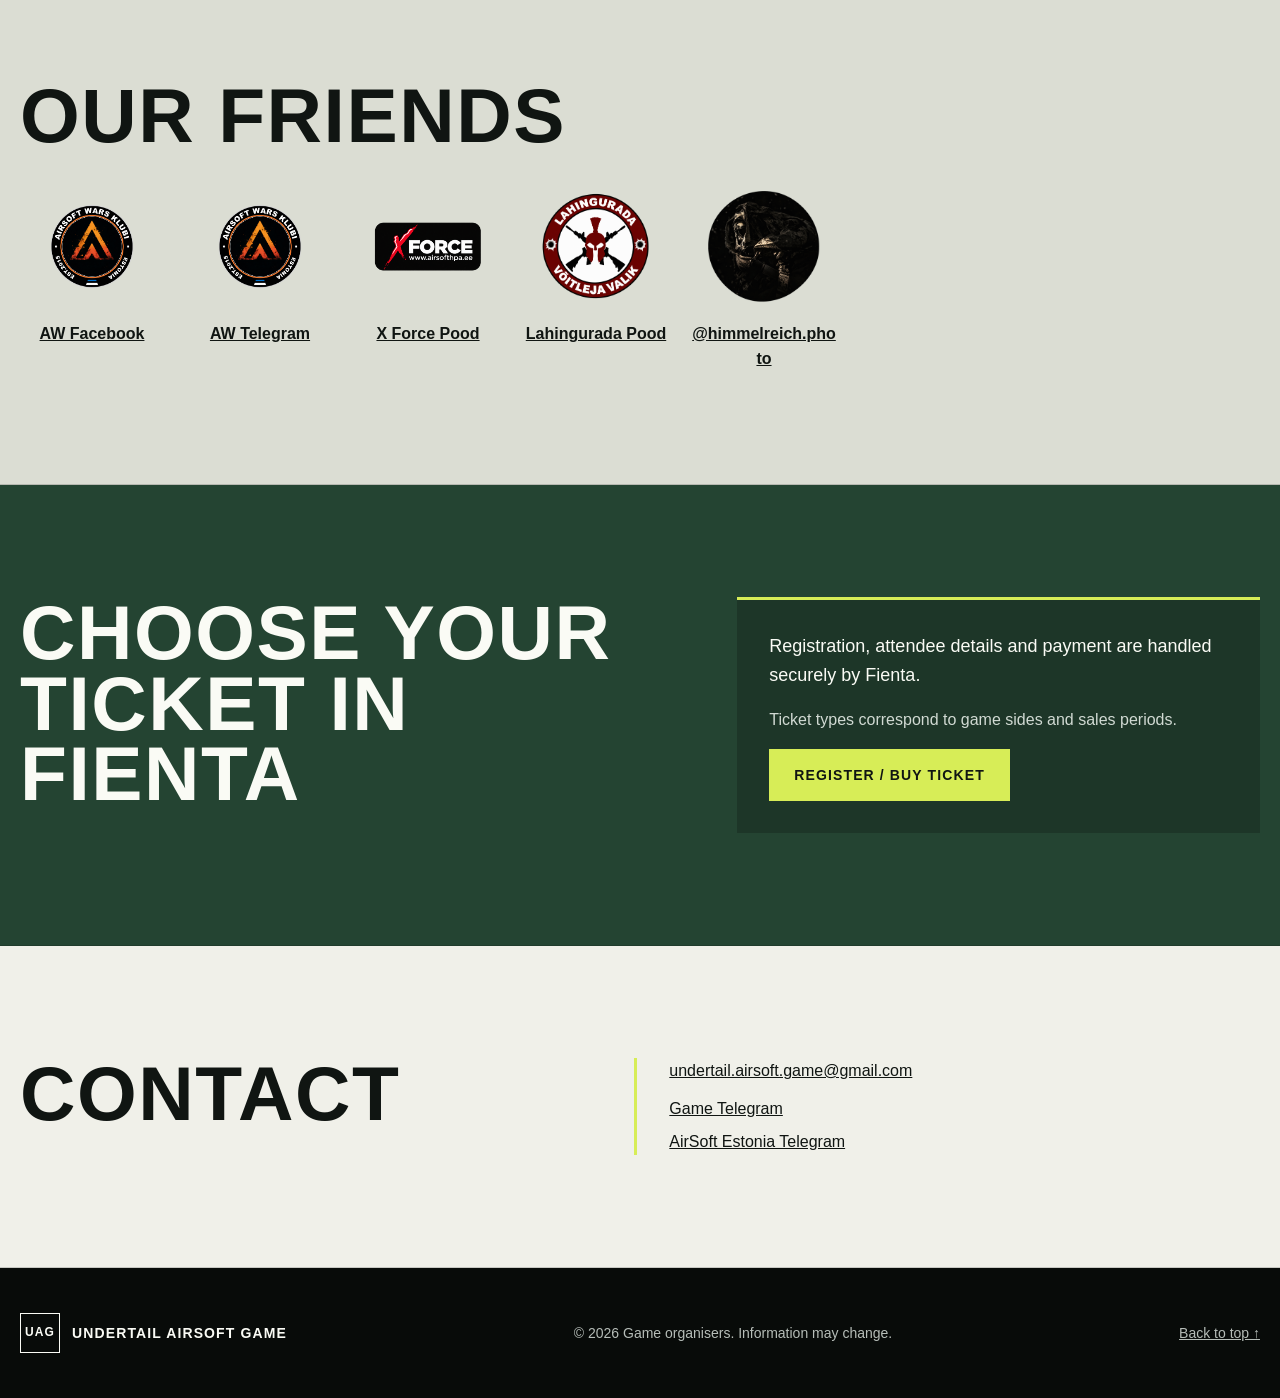
==== commit 8ec1eea9: "chore: sync local game content" ====
--- a/index.html
+++ b/index.html
@@ -166,7 +166,7 @@
             <p>Kallid sõbrad!</p>
             <p>Oleme teinud reeglitesse mõned väikesed täiendused, mis puudutavad <strong>droonide kasutamist</strong>.</p>
             <p>Droonide kasutamine on esialgu lubatud.</p>
-            <p>Kehtivat infot ja piiranguid saab vaadata ametlikult <strong>Estonian Drone Map (EANS)</strong> lehelt.</p>
+            <p>Kehtivat infot ja piiranguid saab vaadata ametlikult <a href="https://utm.eans.ee/avm/?utm_source=chatgpt.com" target="_blank" rel="noopener noreferrer">Estonian Drone Map (EANS)</a> lehelt.</p>
             <p>
             <strong>Mängukoha koordinaadid:</strong> 59.181028, 26.378079</p>
             <p>Õhuruumi kasutamise piirangud võivad muutuda, seetõttu avaldatakse ajakohane info droonide kasutamise võimaluse kohta vahetult enne mängu.</p>
@@ -436,9 +436,9 @@
             <strong>Droonid</strong>
             </h3>
             <p>Droonide kasutamine on esialgu lubatud.</p>
-            <p>Kehtivat infot ja piiranguid saab vaadata ametlikult <strong>Estonian Drone Map (EANS)</strong> lehelt.</p>
-            <p>
-            <strong>Mängukoha koordinaadid:</strong> 59.181028, 26.378079</p>
+            <p>Kehtivat infot ja piiranguid saab vaadata ametlikult <a href="https://utm.eans.ee/avm/?utm_source=chatgpt.com" target="_blank" rel="noopener noreferrer">Estonian Drone Map (EANS)</a> lehelt.</p>
+            <p>
+            <strong>Mängukoha koordinaadid:</strong> 59.1877944, 26.3567422 </p>
             <p>Õhuruumi kasutamise piirangud võivad muutuda, seetõttu avaldatakse ajakohane info droonide kasutamise võimaluse kohta vahetult enne mängu.</p>
             <p>Droone on lubatud kasutada <strong>ainult luureks</strong>.</p>
             <p>
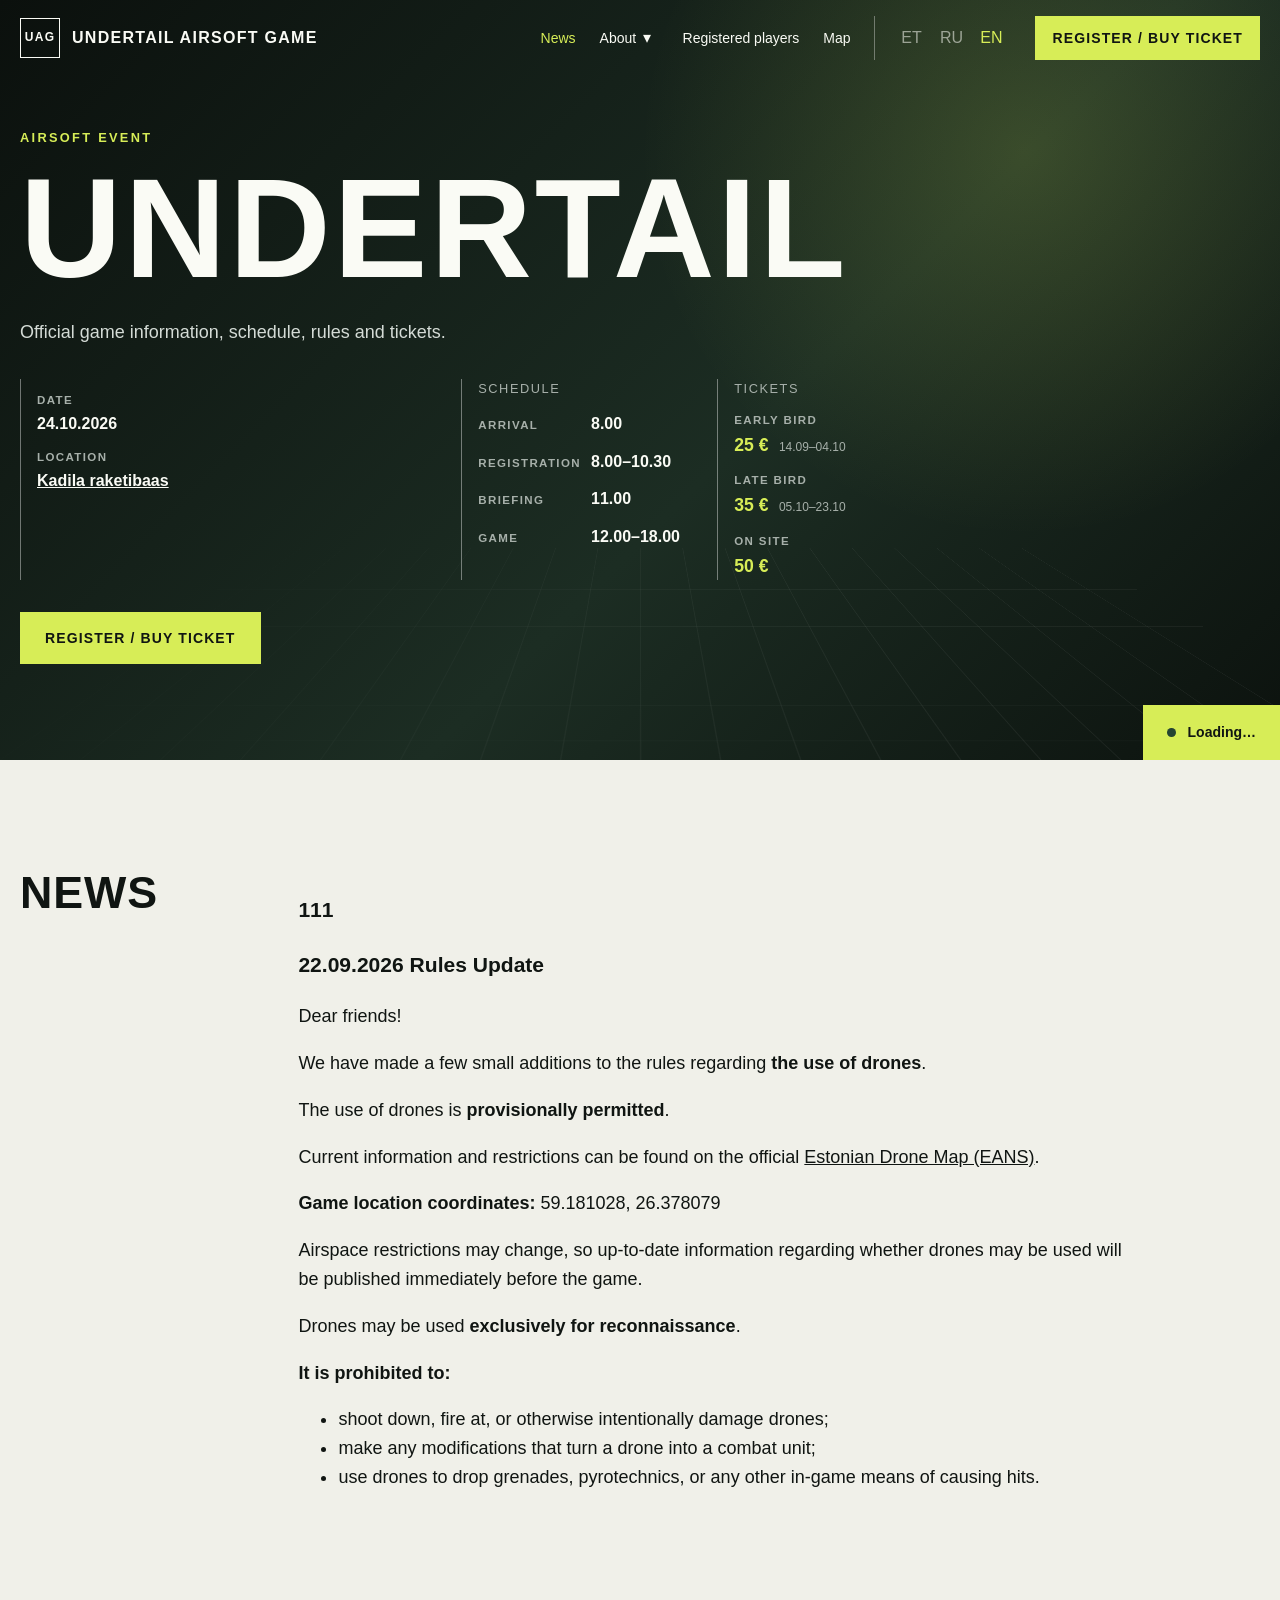
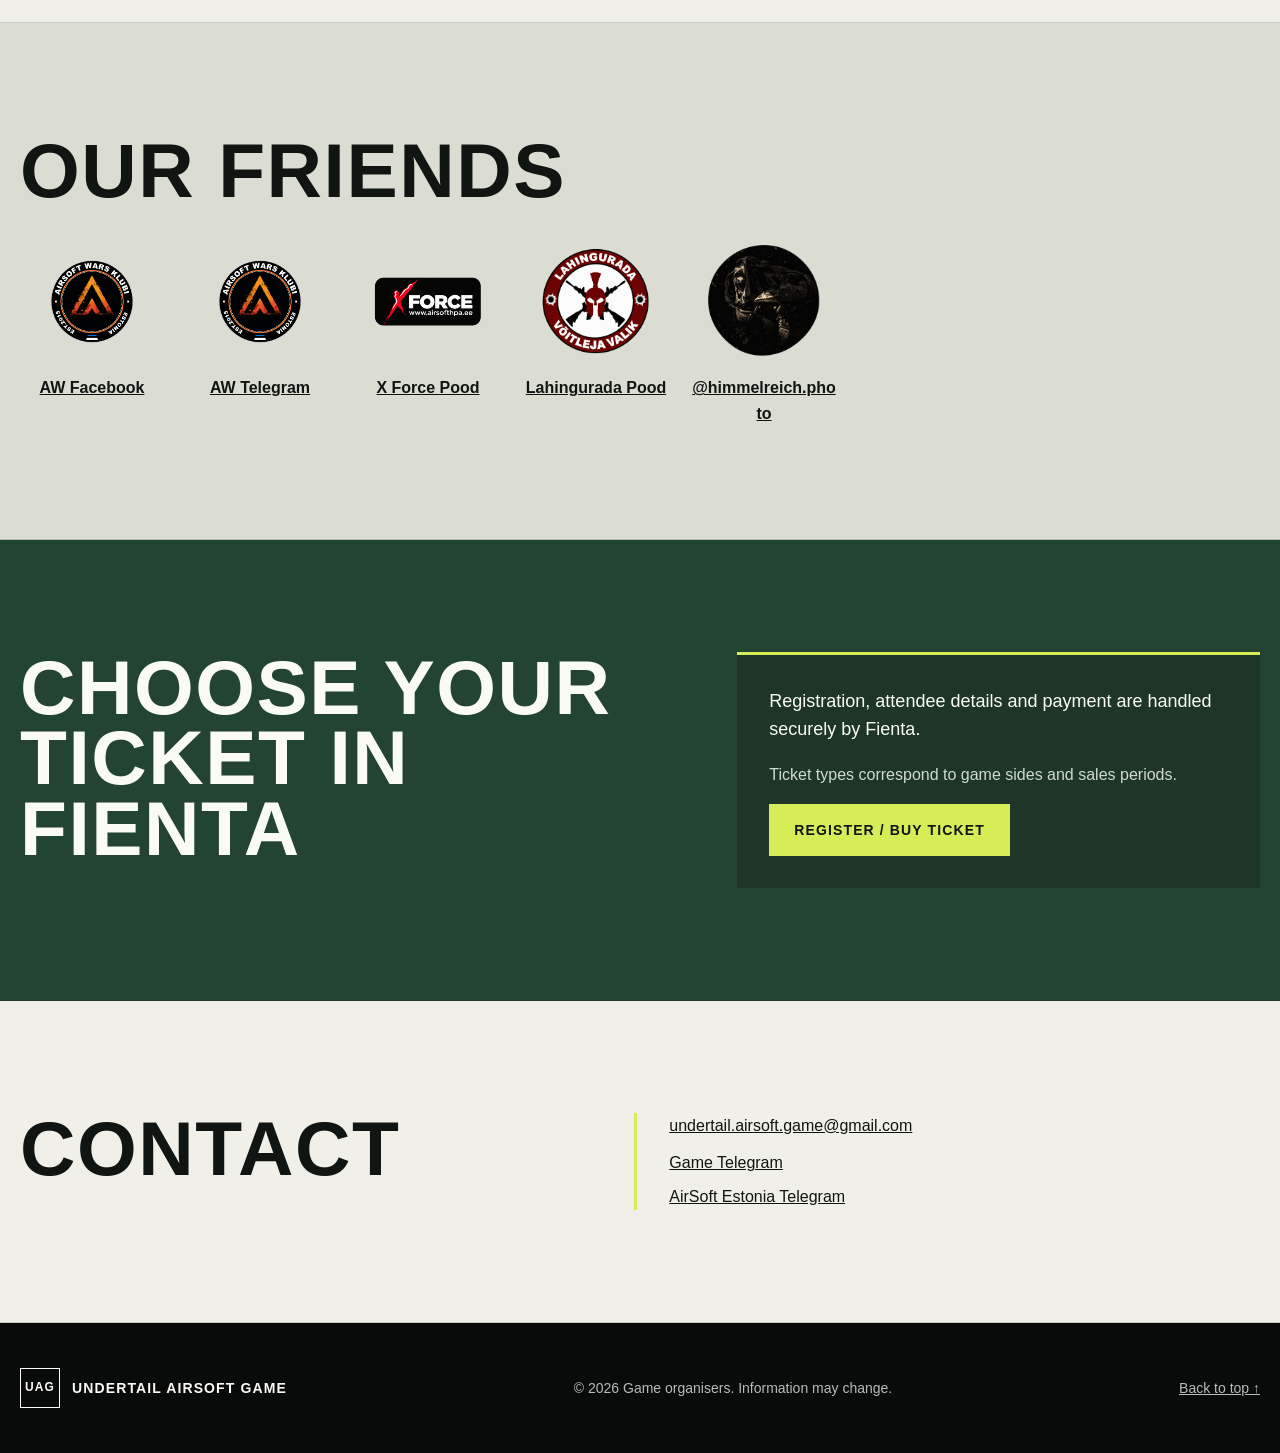
==== commit 1dc0c9c2: "chore: sync local game content" ====
--- a/index.html
+++ b/index.html
@@ -162,6 +162,7 @@
           </div>
           <div class="prose" data-local-content="news" aria-live="polite">
             <!-- LOCAL_NEWS_ET_START -->
+            <h3>111</h3>
             <h3>22.09.2026 Reeglite muudatused</h3>
             <p>Kallid sõbrad!</p>
             <p>Oleme teinud reeglitesse mõned väikesed täiendused, mis puudutavad <strong>droonide kasutamist</strong>.</p>
@@ -217,6 +218,9 @@
           </div>
           <div class="prose" data-remote-content="description" aria-live="polite">
             <!-- LOCAL_DESCRIPTION_ET_START -->
+            <h2>
+            <strong>111</strong>
+            </h2>
             <h2>
             <strong>Undertail</strong>
             </h2>
@@ -310,6 +314,9 @@
           </aside>
           <div class="rules-content" data-remote-content="rules" aria-live="polite">
             <!-- LOCAL_RULES_ET_START -->
+            <h3>
+            <strong>111</strong>
+            </h3>
             <h3>
             <strong>Põhireeglid</strong>
             </h3>
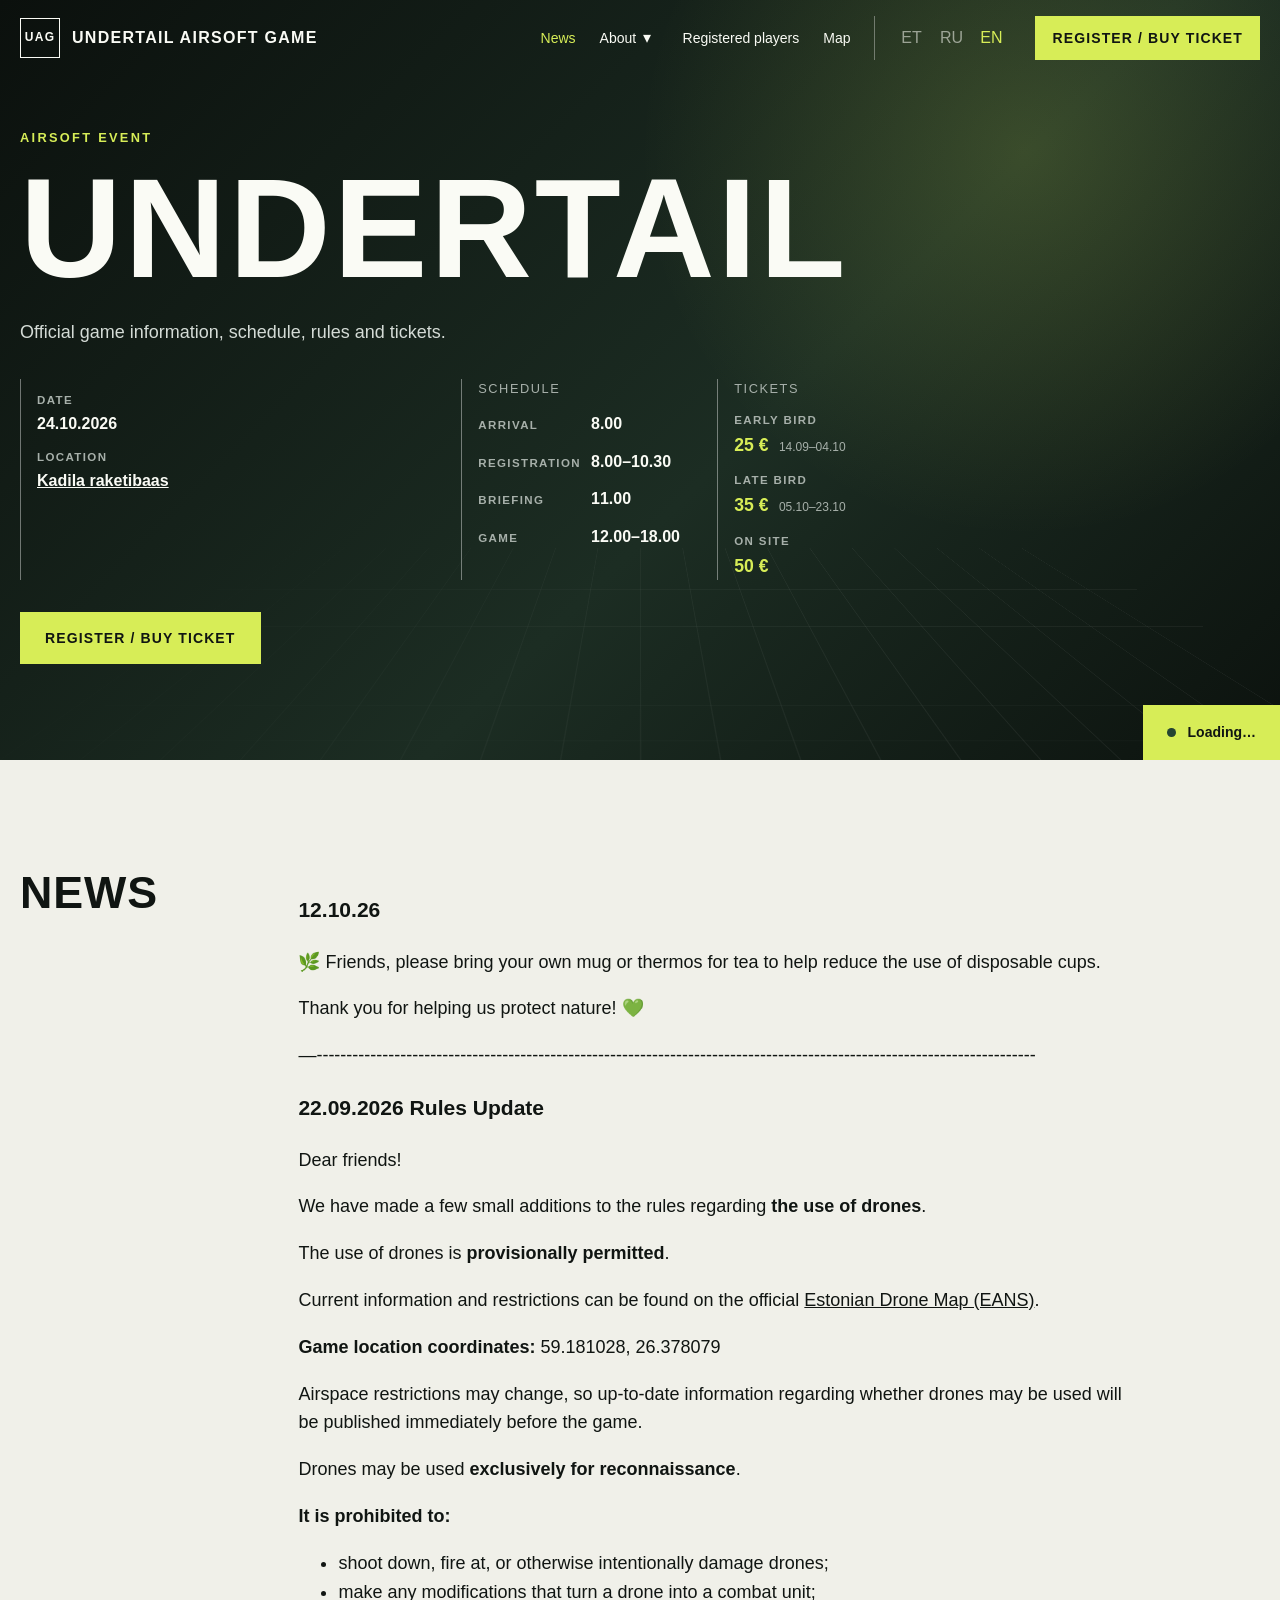
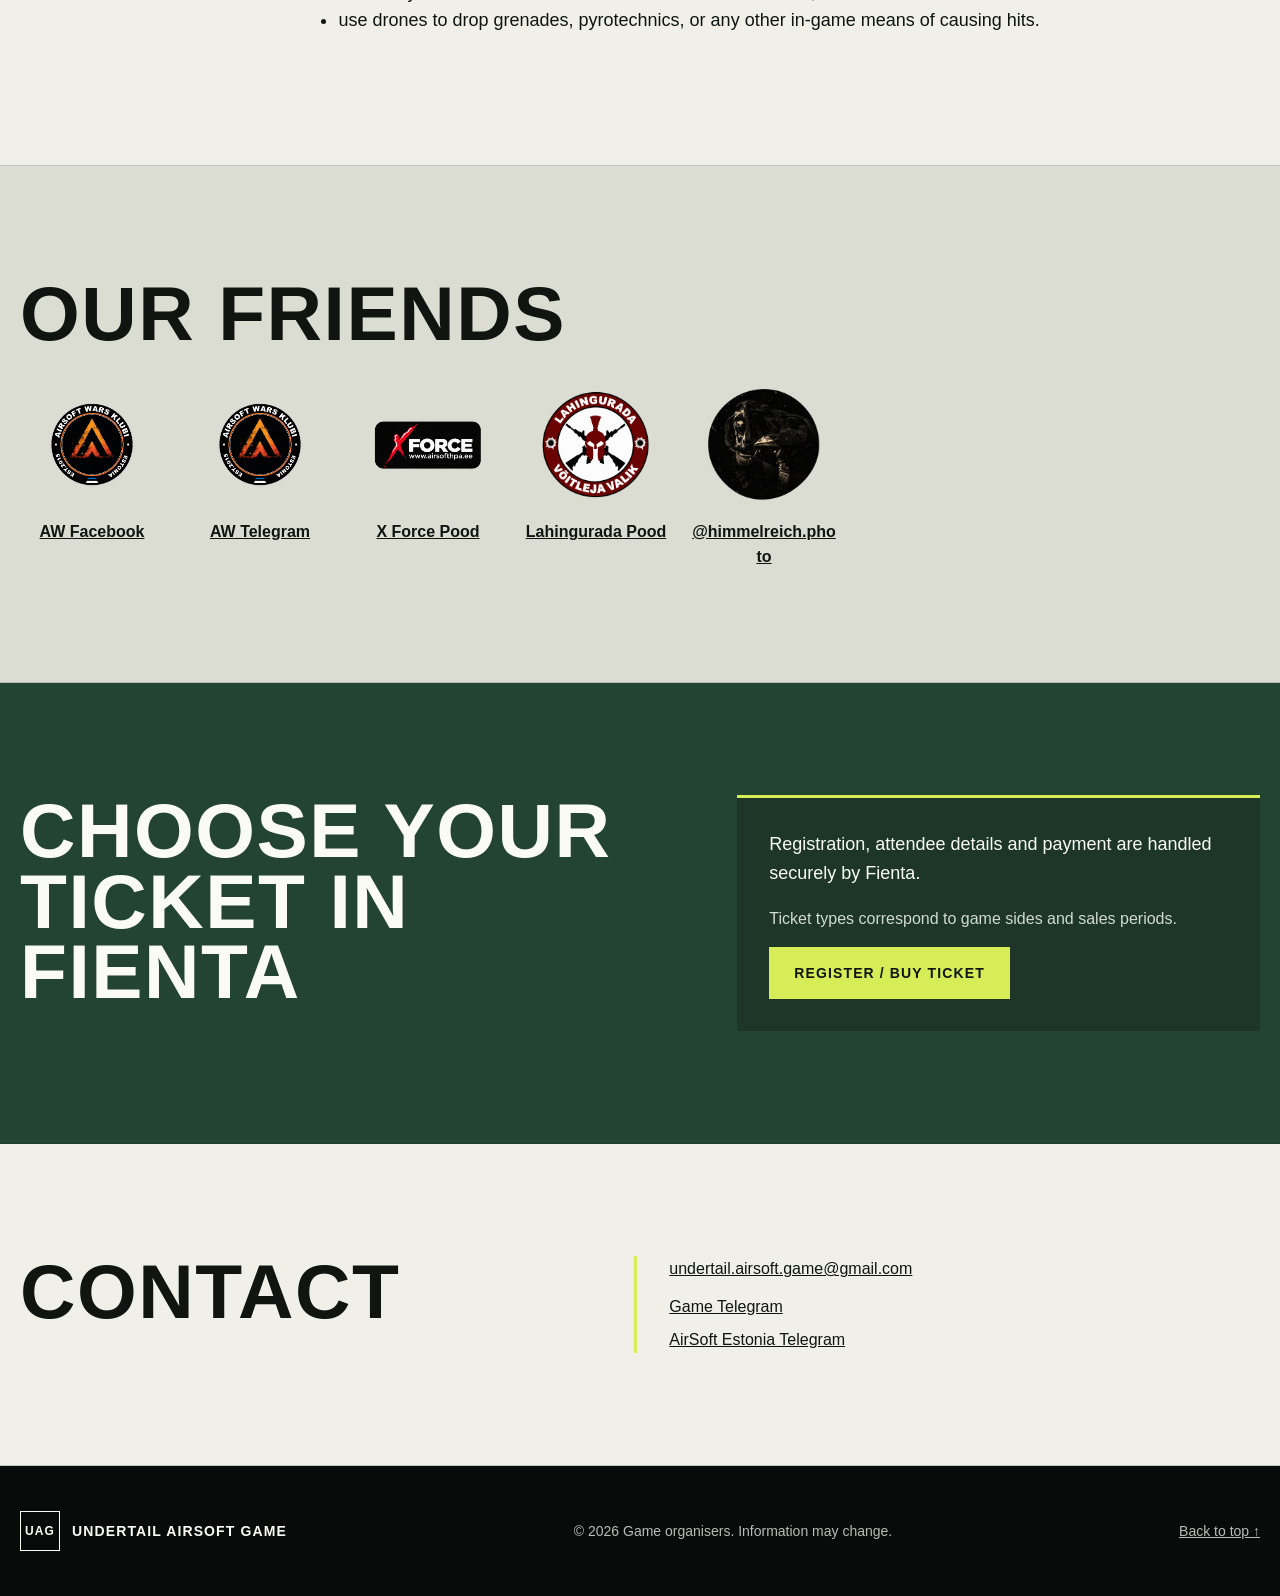
==== commit 0e75fa03: "chore: sync local game content" ====
--- a/index.html
+++ b/index.html
@@ -162,7 +162,10 @@
           </div>
           <div class="prose" data-local-content="news" aria-live="polite">
             <!-- LOCAL_NEWS_ET_START -->
-            <h3>111</h3>
+            <h3>12.10.26</h3>
+            <p>🌿 Sõbrad, palume teil mängule kaasa võtta oma kruus või termos, et vähendada ühekordsete topside kasutamist.</p>
+            <p>Aitäh, et hoolite koos meiega loodusest! 💚</p>
+            <p>—------------------------------------------------------------------------------------------------------------------------</p>
             <h3>22.09.2026 Reeglite muudatused</h3>
             <p>Kallid sõbrad!</p>
             <p>Oleme teinud reeglitesse mõned väikesed täiendused, mis puudutavad <strong>droonide kasutamist</strong>.</p>
